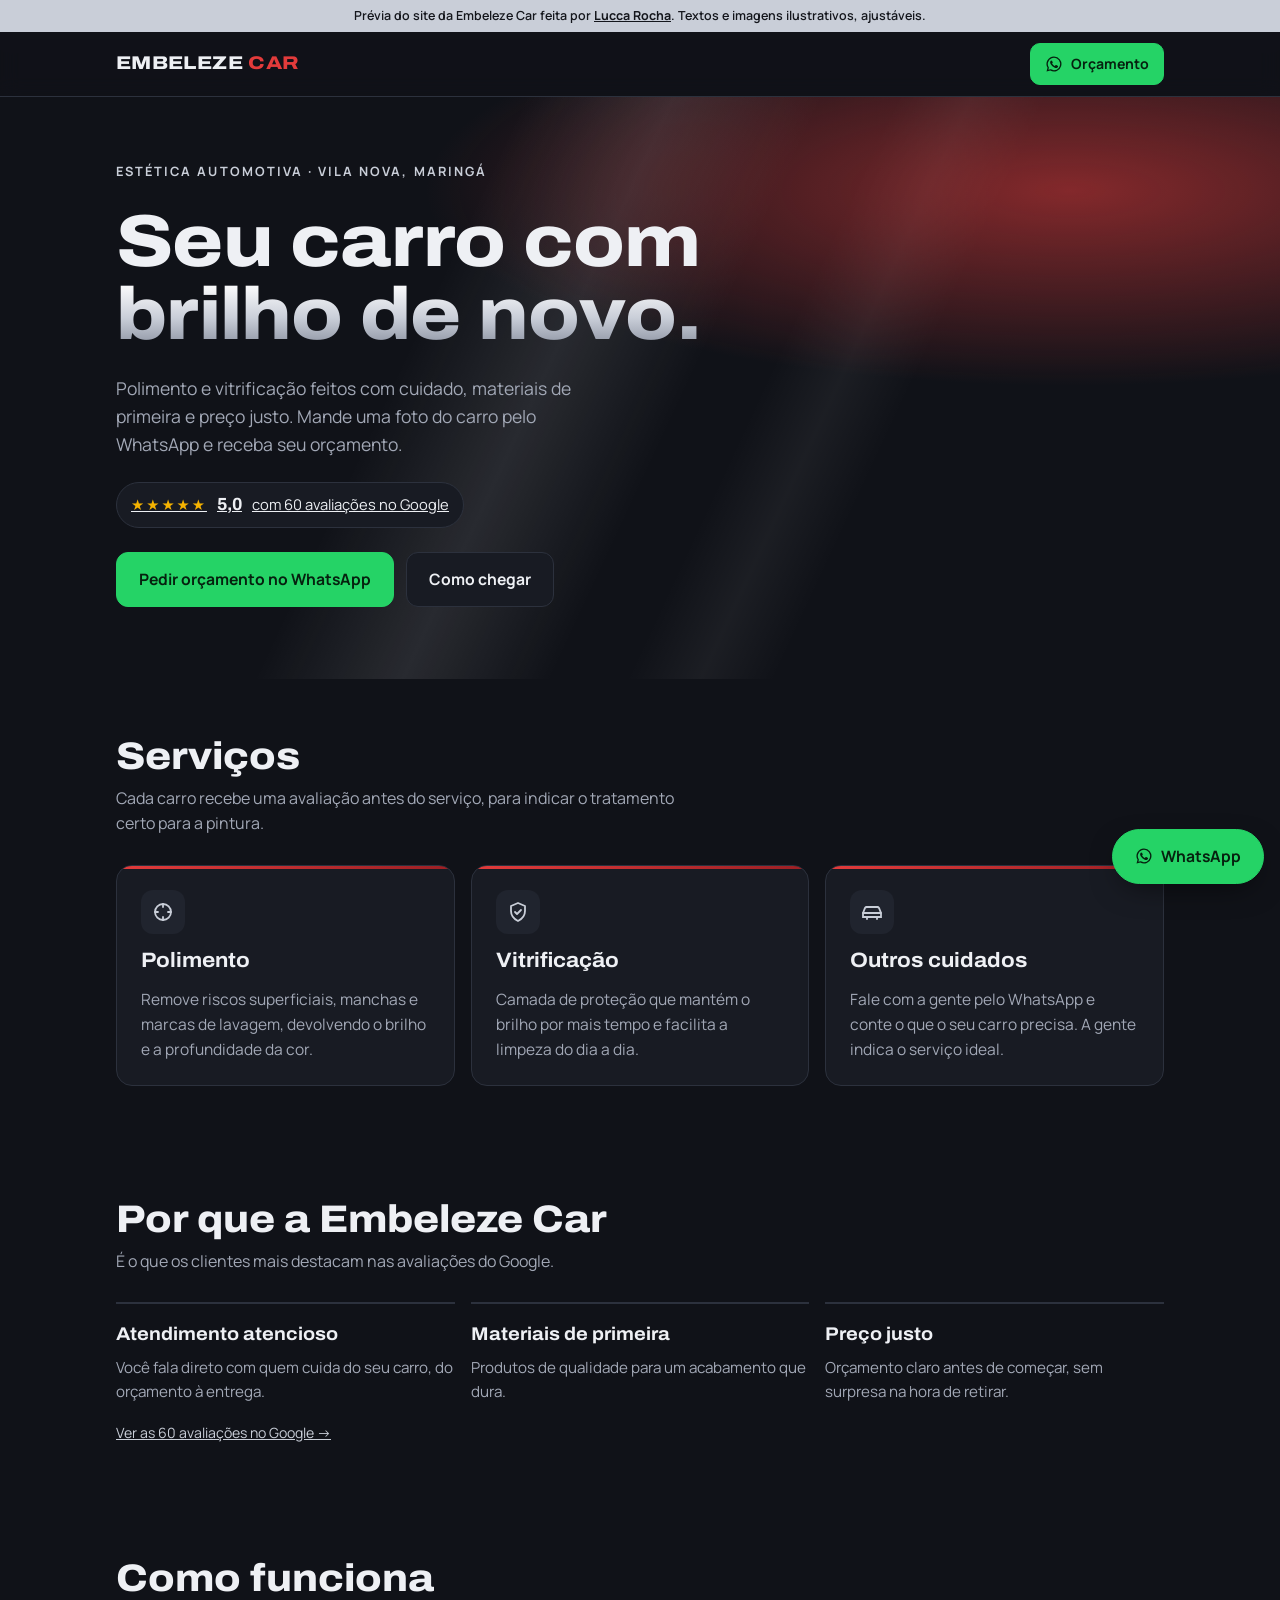
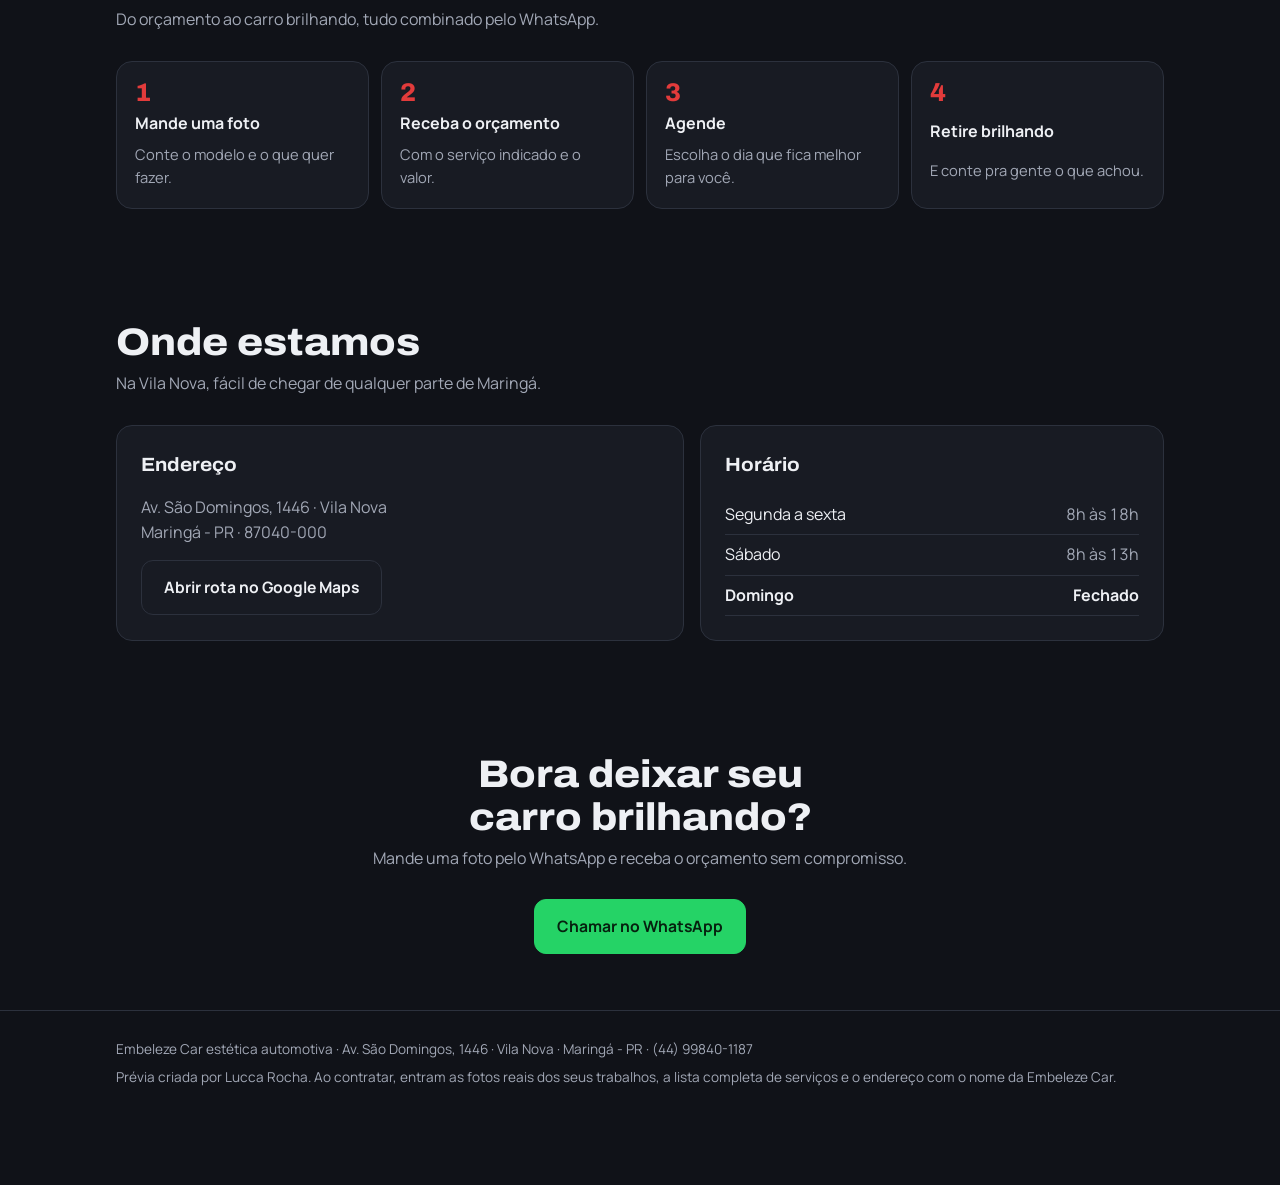
==== previa/embeleze-car/index.html @ 5d57f6f9 "Prévia do site da Embeleze Car (noindex)" ====
<!doctype html>
<html lang="pt-BR">
<head>
  <meta charset="utf-8">
  <meta name="viewport" content="width=device-width, initial-scale=1, viewport-fit=cover">
  <title>Embeleze Car · Estética automotiva em Maringá (prévia)</title>
  <meta name="robots" content="noindex, nofollow">
  <meta name="description" content="Prévia do site da Embeleze Car, estética automotiva na Vila Nova, em Maringá.">
  <meta name="theme-color" content="#101218">
  <link rel="preconnect" href="https://fonts.googleapis.com">
  <link rel="preconnect" href="https://fonts.gstatic.com" crossorigin>
  <link rel="stylesheet" href="https://fonts.googleapis.com/css2?family=Archivo:wdth,wght@100..125,500..800&family=Manrope:wght@400;500;600;700&display=swap">
  <link rel="icon" href="data:image/svg+xml,%3Csvg xmlns='http://www.w3.org/2000/svg' viewBox='0 0 64 64'%3E%3Crect width='64' height='64' rx='14' fill='%23101218'/%3E%3Ctext x='32' y='44' font-family='sans-serif' font-size='32' font-weight='800' text-anchor='middle' fill='%23e23b3b'%3EE%3C/text%3E%3C/svg%3E">
  <style>
    /* layout: faixa de prévia, cabeçalho fixo, hero com reflexo de pintura, serviços, diferenciais, horário e endereço; uma coluna no celular */
    :root {
      --bg: #101218;          /* grafite de pintura */
      --surface: #181b23;
      --surface-2: #20242e;
      --line: #2c313d;
      --text: #eef0f4;
      --muted: #a2a8b6;
      --red: #e23b3b;         /* vermelho de verniz */
      --red-deep: #9c1f24;
      --chrome: #c9ced8;
      --wa: #25d366;
      --f-display: "Archivo", "Arial Narrow", system-ui, sans-serif;
      --f-body: "Manrope", system-ui, -apple-system, "Segoe UI", sans-serif;
      --r: 16px;
      color-scheme: dark;
    }
    * { box-sizing: border-box; margin: 0; }
    html { scroll-behavior: smooth; }
    body { background: var(--bg); color: var(--text); font-family: var(--f-body); font-size: 16px; line-height: 1.6; -webkit-font-smoothing: antialiased; }
    a { color: inherit; }
    img, svg { max-width: 100%; }
    :focus-visible { outline: 2px solid var(--red); outline-offset: 3px; border-radius: 6px; }
    .wrap { width: min(1080px, 100%); margin-inline: auto; padding-left: max(16px, env(safe-area-inset-left, 0px)); padding-right: max(16px, env(safe-area-inset-right, 0px)); }

    .previa { background: var(--chrome); color: #14161c; font-size: 0.78rem; font-weight: 600; text-align: center; padding: 6px 16px; }
    .previa a { font-weight: 700; }

    header { position: sticky; top: 0; z-index: 10; background: color-mix(in srgb, var(--bg) 88%, transparent); backdrop-filter: blur(10px); border-bottom: 1px solid var(--line); }
    header .wrap { display: flex; align-items: center; justify-content: space-between; height: 64px; gap: 12px; }
    .logo { font-family: var(--f-display); font-stretch: 120%; font-weight: 800; font-size: 1.15rem; letter-spacing: 0.02em; text-transform: uppercase; text-decoration: none; }
    .logo span { color: var(--red); }

    .btn { display: inline-flex; align-items: center; justify-content: center; gap: 8px; text-decoration: none; font-weight: 700; font-size: 0.98rem; padding: 14px 22px; border-radius: 12px; border: 1px solid var(--line); background: var(--surface); transition: transform .15s, border-color .2s; }
    .btn:hover { transform: translateY(-2px); border-color: var(--chrome); }
    .btn.wa { background: var(--wa); border-color: var(--wa); color: #06210f; }
    .btn.sm { padding: 9px 14px; font-size: 0.88rem; border-radius: 10px; }
    .btn svg { width: 18px; height: 18px; flex: none; }

    /* hero: reflexo de pintura polida */
    .hero { position: relative; overflow: hidden; padding: 64px 0 72px; }
    .hero::before { content: ""; position: absolute; inset: -20% -10% auto; height: 120%;
      background:
        radial-gradient(60% 40% at 78% 30%, color-mix(in srgb, var(--red) 55%, transparent), transparent 70%),
        linear-gradient(115deg, transparent 38%, rgba(255,255,255,.10) 46%, transparent 54%),
        linear-gradient(115deg, transparent 58%, rgba(255,255,255,.05) 62%, transparent 66%);
      pointer-events: none; }
    .hero .wrap { position: relative; display: grid; gap: 24px; }
    .eyebrow { font-size: 0.8rem; letter-spacing: 0.16em; text-transform: uppercase; color: var(--chrome); font-weight: 700; }
    h1 { font-family: var(--f-display); font-stretch: 112%; font-weight: 800; font-size: clamp(2.5rem, 8vw, 4.6rem); line-height: 0.98; letter-spacing: -0.01em; text-wrap: balance; max-width: 14ch; }
    h1 em { font-style: normal; background: linear-gradient(180deg, #fff 10%, var(--chrome) 55%, #7d8494 100%); -webkit-background-clip: text; background-clip: text; color: transparent; }
    .lead { color: var(--muted); font-size: 1.1rem; max-width: 46ch; }
    .nota { display: inline-flex; align-items: center; gap: 10px; background: var(--surface); border: 1px solid var(--line); border-radius: 999px; padding: 8px 14px; font-size: 0.92rem; width: fit-content; }
    .nota b { font-family: var(--f-display); font-size: 1.1rem; }
    .estrelas { color: #f5b301; letter-spacing: 2px; }
    .cta { display: flex; flex-wrap: wrap; gap: 12px; }

    section { padding: 56px 0; }
    h2 { font-family: var(--f-display); font-stretch: 110%; font-weight: 800; font-size: clamp(1.7rem, 4.5vw, 2.4rem); line-height: 1.1; text-wrap: balance; margin-bottom: 8px; }
    .sub { color: var(--muted); max-width: 56ch; margin-bottom: 28px; }

    .servicos { display: grid; grid-template-columns: repeat(3, 1fr); gap: 16px; }
    .servico { background: var(--surface); border: 1px solid var(--line); border-radius: var(--r); padding: 24px; display: grid; gap: 10px; align-content: start; position: relative; overflow: hidden; }
    .servico::after { content: ""; position: absolute; left: 0; right: 0; top: 0; height: 3px; background: linear-gradient(90deg, var(--red), var(--red-deep)); }
    .servico h3 { font-family: var(--f-display); font-stretch: 108%; font-size: 1.3rem; }
    .servico p { color: var(--muted); font-size: 0.97rem; }
    .servico .icone { width: 44px; height: 44px; border-radius: 12px; background: var(--surface-2); display: grid; place-items: center; color: var(--chrome); }
    .servico .icone svg { width: 24px; height: 24px; }

    .porque { display: grid; grid-template-columns: repeat(3, 1fr); gap: 16px; }
    .item { border-top: 2px solid var(--line); padding-top: 16px; display: grid; gap: 6px; }
    .item b { font-family: var(--f-display); font-stretch: 108%; font-size: 1.15rem; }
    .item span { color: var(--muted); font-size: 0.95rem; }
    .fonte { margin-top: 18px; font-size: 0.88rem; color: var(--muted); }
    .fonte a { color: var(--chrome); }

    .passos { list-style: none; padding: 0; display: grid; grid-template-columns: repeat(4, 1fr); gap: 12px; counter-reset: p; }
    .passos li { counter-increment: p; background: var(--surface); border: 1px solid var(--line); border-radius: var(--r); padding: 18px; display: grid; gap: 6px; }
    .passos li::before { content: counter(p); font-family: var(--f-display); font-weight: 800; font-size: 1.6rem; color: var(--red); line-height: 1; }
    .passos b { font-size: 1rem; }
    .passos span { color: var(--muted); font-size: 0.92rem; }

    .local { display: grid; grid-template-columns: 1.1fr 0.9fr; gap: 16px; }
    .card { background: var(--surface); border: 1px solid var(--line); border-radius: var(--r); padding: 24px; display: grid; gap: 14px; align-content: start; }
    .card h3 { font-family: var(--f-display); font-stretch: 108%; font-size: 1.2rem; }
    .horas { width: 100%; border-collapse: collapse; font-variant-numeric: tabular-nums; }
    .horas td { padding: 7px 0; border-bottom: 1px solid var(--line); }
    .horas td:last-child { text-align: right; color: var(--muted); }
    .horas tr.hoje td { color: var(--text); font-weight: 700; }
    .end { color: var(--muted); }

    .final { text-align: center; }
    .final .cta { justify-content: center; }
    .final h2 { max-width: 20ch; margin-inline: auto; }

    footer { border-top: 1px solid var(--line); padding: 28px 0 96px; color: var(--muted); font-size: 0.85rem; }
    footer .wrap { display: grid; gap: 6px; }

    .flutuante { position: fixed; right: max(16px, env(safe-area-inset-right, 0px)); bottom: calc(16px + env(safe-area-inset-bottom, 0px)); z-index: 20; border-radius: 999px; box-shadow: 0 10px 30px -10px rgba(0,0,0,.6); }

    @media (max-width: 820px) {
      .servicos, .porque, .local { grid-template-columns: 1fr; }
      .passos { grid-template-columns: 1fr 1fr; }
      .hero { padding: 40px 0 52px; }
      header .btn span { display: none; }
    }
    @media (prefers-reduced-motion: reduce) { html { scroll-behavior: auto; } .btn { transition: none; } }
  </style>
</head>
<body>
  <div class="previa">Prévia do site da Embeleze Car feita por <a href="https://lucskrr.github.io/sites.html?utm_source=previa-embeleze" target="_blank" rel="noopener">Lucca Rocha</a>. Textos e imagens ilustrativos, ajustáveis.</div>

  <header>
    <div class="wrap">
      <a class="logo" href="#topo">Embeleze <span>Car</span></a>
      <a class="btn wa sm" href="https://wa.me/5544998401187?text=Ol%C3%A1!%20Vi%20o%20site%20da%20Embeleze%20Car%20e%20quero%20um%20or%C3%A7amento." target="_blank" rel="noopener">
        <svg viewBox="0 0 24 24" fill="currentColor" aria-hidden="true"><path d="M12 2a10 10 0 0 0-8.6 15.1L2 22l5-1.3A10 10 0 1 0 12 2Zm0 18.2a8.2 8.2 0 0 1-4.2-1.1l-.3-.2-3 .8.8-2.9-.2-.3A8.2 8.2 0 1 1 12 20.2Zm4.5-6.1c-.2-.1-1.5-.7-1.7-.8s-.4-.1-.6.1-.7.8-.8 1-.3.2-.5.1a6.7 6.7 0 0 1-3.3-2.9c-.2-.4.2-.4.7-1.3a.5.5 0 0 0 0-.5c-.1-.1-.6-1.4-.8-1.9s-.4-.4-.6-.4h-.5a1 1 0 0 0-.7.3 3 3 0 0 0-.9 2.2 5.2 5.2 0 0 0 1.1 2.7 11.8 11.8 0 0 0 4.5 4c1.7.7 2.3.8 3.2.6a2.6 2.6 0 0 0 1.7-1.2 2.1 2.1 0 0 0 .1-1.2c0-.1-.2-.2-.4-.3Z"/></svg>
        <span>Orçamento</span>
      </a>
    </div>
  </header>

  <main id="topo">
    <div class="hero">
      <div class="wrap">
        <span class="eyebrow">Estética automotiva · Vila Nova, Maringá</span>
        <h1>Seu carro com <em>brilho de novo.</em></h1>
        <p class="lead">Polimento e vitrificação feitos com cuidado, materiais de primeira e preço justo. Mande uma foto do carro pelo WhatsApp e receba seu orçamento.</p>
        <a class="nota" href="https://www.google.com/maps/search/?api=1&query=Embeleze%20Car%20est%C3%A9tica%20automotiva%20Maring%C3%A1" target="_blank" rel="noopener">
          <span class="estrelas" aria-hidden="true">★★★★★</span><b>5,0</b> com 60 avaliações no Google
        </a>
        <div class="cta">
          <a class="btn wa" href="https://wa.me/5544998401187?text=Ol%C3%A1!%20Vi%20o%20site%20da%20Embeleze%20Car%20e%20quero%20um%20or%C3%A7amento." target="_blank" rel="noopener">Pedir orçamento no WhatsApp</a>
          <a class="btn" href="#onde">Como chegar</a>
        </div>
      </div>
    </div>

    <section id="servicos">
      <div class="wrap">
        <h2>Serviços</h2>
        <p class="sub">Cada carro recebe uma avaliação antes do serviço, para indicar o tratamento certo para a pintura.</p>
        <div class="servicos">
          <article class="servico">
            <div class="icone"><svg viewBox="0 0 24 24" fill="none" stroke="currentColor" stroke-width="1.8" stroke-linecap="round" aria-hidden="true"><circle cx="12" cy="12" r="8"/><path d="M12 4v3M12 17v3M4 12h3M17 12h3"/></svg></div>
            <h3>Polimento</h3>
            <p>Remove riscos superficiais, manchas e marcas de lavagem, devolvendo o brilho e a profundidade da cor.</p>
          </article>
          <article class="servico">
            <div class="icone"><svg viewBox="0 0 24 24" fill="none" stroke="currentColor" stroke-width="1.8" stroke-linecap="round" stroke-linejoin="round" aria-hidden="true"><path d="M12 3l7 3v5c0 5-3 8-7 10-4-2-7-5-7-10V6l7-3Z"/><path d="M9 12l2 2 4-4"/></svg></div>
            <h3>Vitrificação</h3>
            <p>Camada de proteção que mantém o brilho por mais tempo e facilita a limpeza do dia a dia.</p>
          </article>
          <article class="servico">
            <div class="icone"><svg viewBox="0 0 24 24" fill="none" stroke="currentColor" stroke-width="1.8" stroke-linecap="round" aria-hidden="true"><path d="M3 13l2-5a2 2 0 0 1 2-1h10a2 2 0 0 1 2 1l2 5v4H3v-4Z"/><path d="M3 13h18M7 17v2M17 17v2"/></svg></div>
            <h3>Outros cuidados</h3>
            <p>Fale com a gente pelo WhatsApp e conte o que o seu carro precisa. A gente indica o serviço ideal.</p>
          </article>
        </div>
      </div>
    </section>

    <section>
      <div class="wrap">
        <h2>Por que a Embeleze Car</h2>
        <p class="sub">É o que os clientes mais destacam nas avaliações do Google.</p>
        <div class="porque">
          <div class="item"><b>Atendimento atencioso</b><span>Você fala direto com quem cuida do seu carro, do orçamento à entrega.</span></div>
          <div class="item"><b>Materiais de primeira</b><span>Produtos de qualidade para um acabamento que dura.</span></div>
          <div class="item"><b>Preço justo</b><span>Orçamento claro antes de começar, sem surpresa na hora de retirar.</span></div>
        </div>
        <p class="fonte"><a href="https://www.google.com/maps/search/?api=1&query=Embeleze%20Car%20est%C3%A9tica%20automotiva%20Maring%C3%A1" target="_blank" rel="noopener">Ver as 60 avaliações no Google →</a></p>
      </div>
    </section>

    <section>
      <div class="wrap">
        <h2>Como funciona</h2>
        <p class="sub">Do orçamento ao carro brilhando, tudo combinado pelo WhatsApp.</p>
        <ol class="passos">
          <li><b>Mande uma foto</b><span>Conte o modelo e o que quer fazer.</span></li>
          <li><b>Receba o orçamento</b><span>Com o serviço indicado e o valor.</span></li>
          <li><b>Agende</b><span>Escolha o dia que fica melhor para você.</span></li>
          <li><b>Retire brilhando</b><span>E conte pra gente o que achou.</span></li>
        </ol>
      </div>
    </section>

    <section id="onde">
      <div class="wrap">
        <h2>Onde estamos</h2>
        <p class="sub">Na Vila Nova, fácil de chegar de qualquer parte de Maringá.</p>
        <div class="local">
          <div class="card">
            <h3>Endereço</h3>
            <p class="end">Av. São Domingos, 1446 · Vila Nova<br>Maringá - PR · 87040-000</p>
            <div class="cta">
              <a class="btn" href="https://www.google.com/maps/dir/?api=1&destination=Embeleze%20Car%20est%C3%A9tica%20automotiva%2C%20Av.%20S%C3%A3o%20Domingos%2C%201446%2C%20Maring%C3%A1" target="_blank" rel="noopener">Abrir rota no Google Maps</a>
            </div>
          </div>
          <div class="card">
            <h3>Horário</h3>
            <table class="horas" id="horas">
              <tr data-d="1"><td>Segunda a sexta</td><td>8h às 18h</td></tr>
              <tr data-d="6"><td>Sábado</td><td>8h às 13h</td></tr>
              <tr data-d="0"><td>Domingo</td><td>Fechado</td></tr>
            </table>
          </div>
        </div>
      </div>
    </section>

    <section class="final">
      <div class="wrap">
        <h2>Bora deixar seu carro brilhando?</h2>
        <p class="sub" style="margin-inline:auto">Mande uma foto pelo WhatsApp e receba o orçamento sem compromisso.</p>
        <div class="cta">
          <a class="btn wa" href="https://wa.me/5544998401187?text=Ol%C3%A1!%20Vi%20o%20site%20da%20Embeleze%20Car%20e%20quero%20um%20or%C3%A7amento." target="_blank" rel="noopener">Chamar no WhatsApp</a>
        </div>
      </div>
    </section>
  </main>

  <footer>
    <div class="wrap">
      <span>Embeleze Car estética automotiva · Av. São Domingos, 1446 · Vila Nova · Maringá - PR · (44) 99840-1187</span>
      <span>Prévia criada por Lucca Rocha. Ao contratar, entram as fotos reais dos seus trabalhos, a lista completa de serviços e o endereço com o nome da Embeleze Car.</span>
    </div>
  </footer>

  <a class="btn wa flutuante" href="https://wa.me/5544998401187?text=Ol%C3%A1!%20Vi%20o%20site%20da%20Embeleze%20Car%20e%20quero%20um%20or%C3%A7amento." target="_blank" rel="noopener" aria-label="Chamar a Embeleze Car no WhatsApp">
    <svg viewBox="0 0 24 24" fill="currentColor" aria-hidden="true"><path d="M12 2a10 10 0 0 0-8.6 15.1L2 22l5-1.3A10 10 0 1 0 12 2Zm0 18.2a8.2 8.2 0 0 1-4.2-1.1l-.3-.2-3 .8.8-2.9-.2-.3A8.2 8.2 0 1 1 12 20.2Zm4.5-6.1c-.2-.1-1.5-.7-1.7-.8s-.4-.1-.6.1-.7.8-.8 1-.3.2-.5.1a6.7 6.7 0 0 1-3.3-2.9c-.2-.4.2-.4.7-1.3a.5.5 0 0 0 0-.5c-.1-.1-.6-1.4-.8-1.9s-.4-.4-.6-.4h-.5a1 1 0 0 0-.7.3 3 3 0 0 0-.9 2.2 5.2 5.2 0 0 0 1.1 2.7 11.8 11.8 0 0 0 4.5 4c1.7.7 2.3.8 3.2.6a2.6 2.6 0 0 0 1.7-1.2 2.1 2.1 0 0 0 .1-1.2c0-.1-.2-.2-.4-.3Z"/></svg>
    WhatsApp
  </a>

  <script>
    // destaca a linha de horário de hoje
    var d = new Date().getDay();
    var alvo = d >= 1 && d <= 5 ? "1" : String(d);
    var tr = document.querySelector('#horas tr[data-d="' + alvo + '"]');
    if (tr) tr.className = "hoje";
  </script>
</body>
</html>
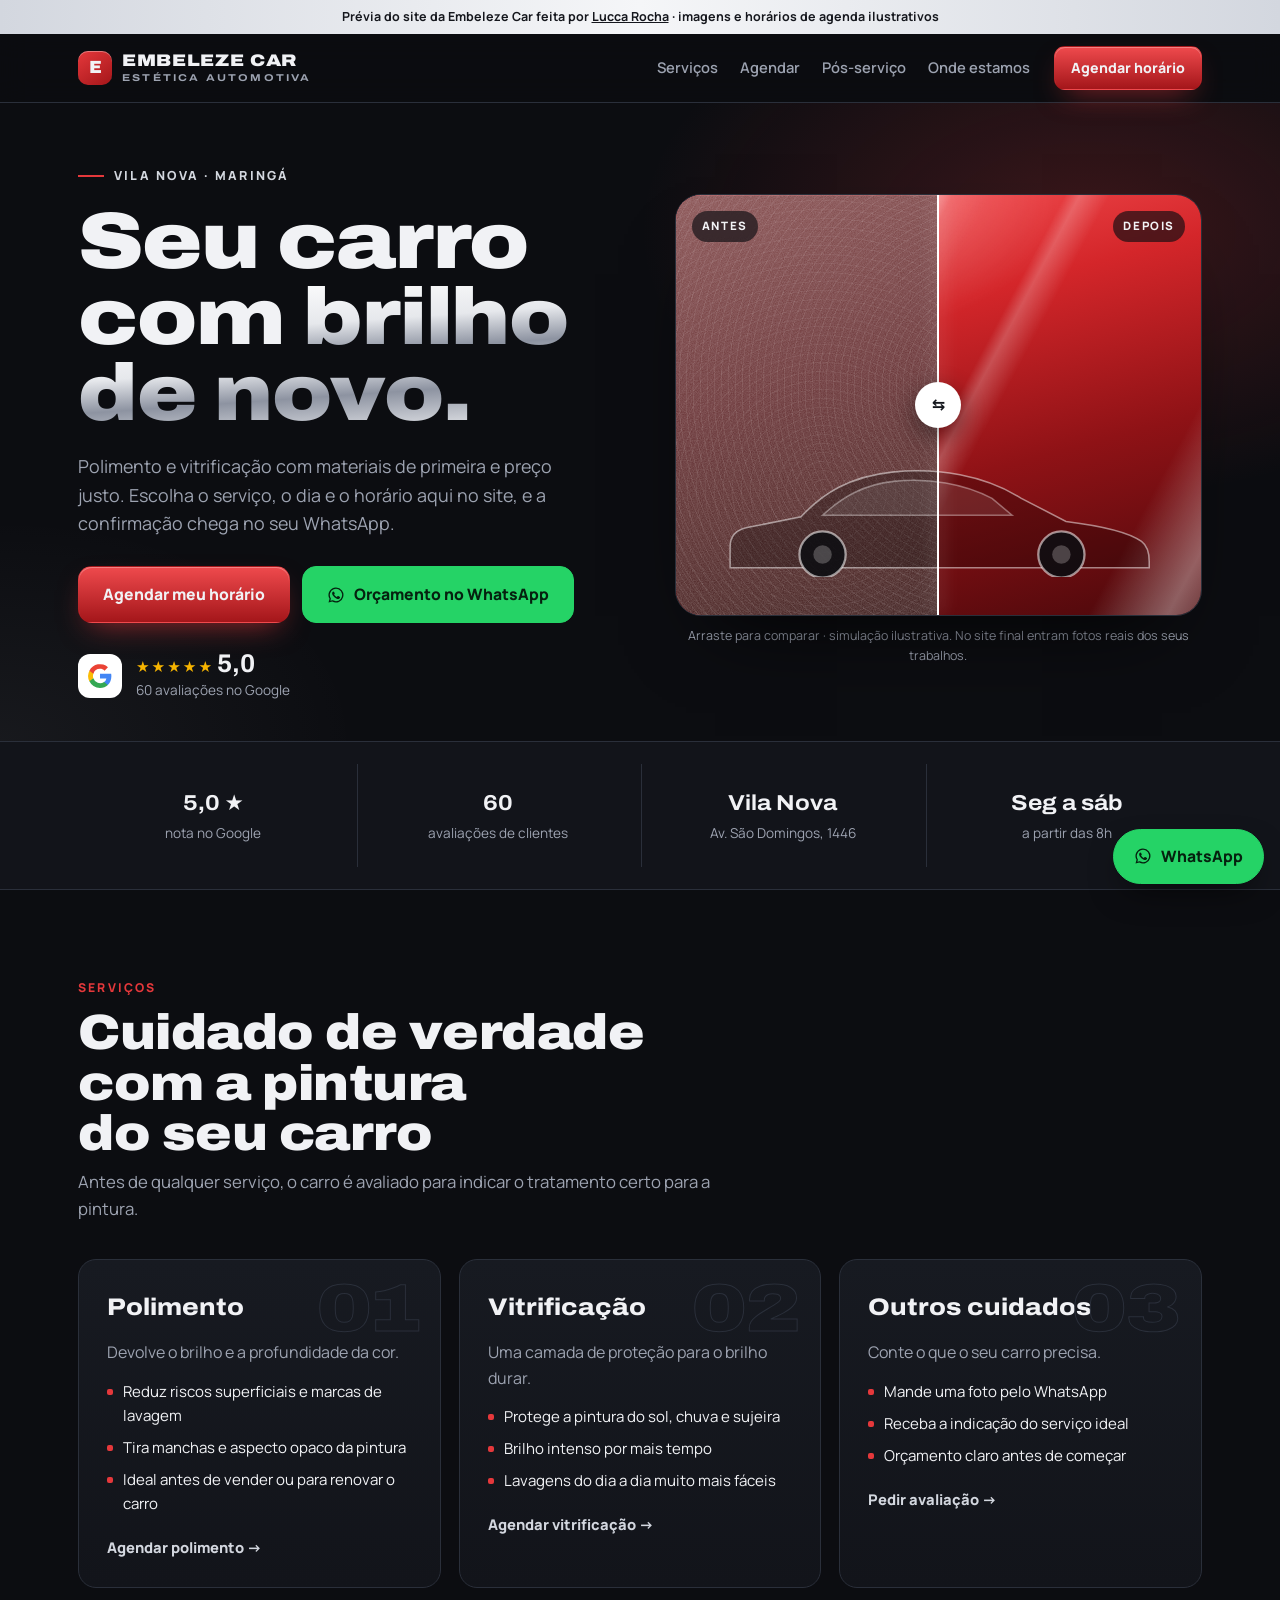
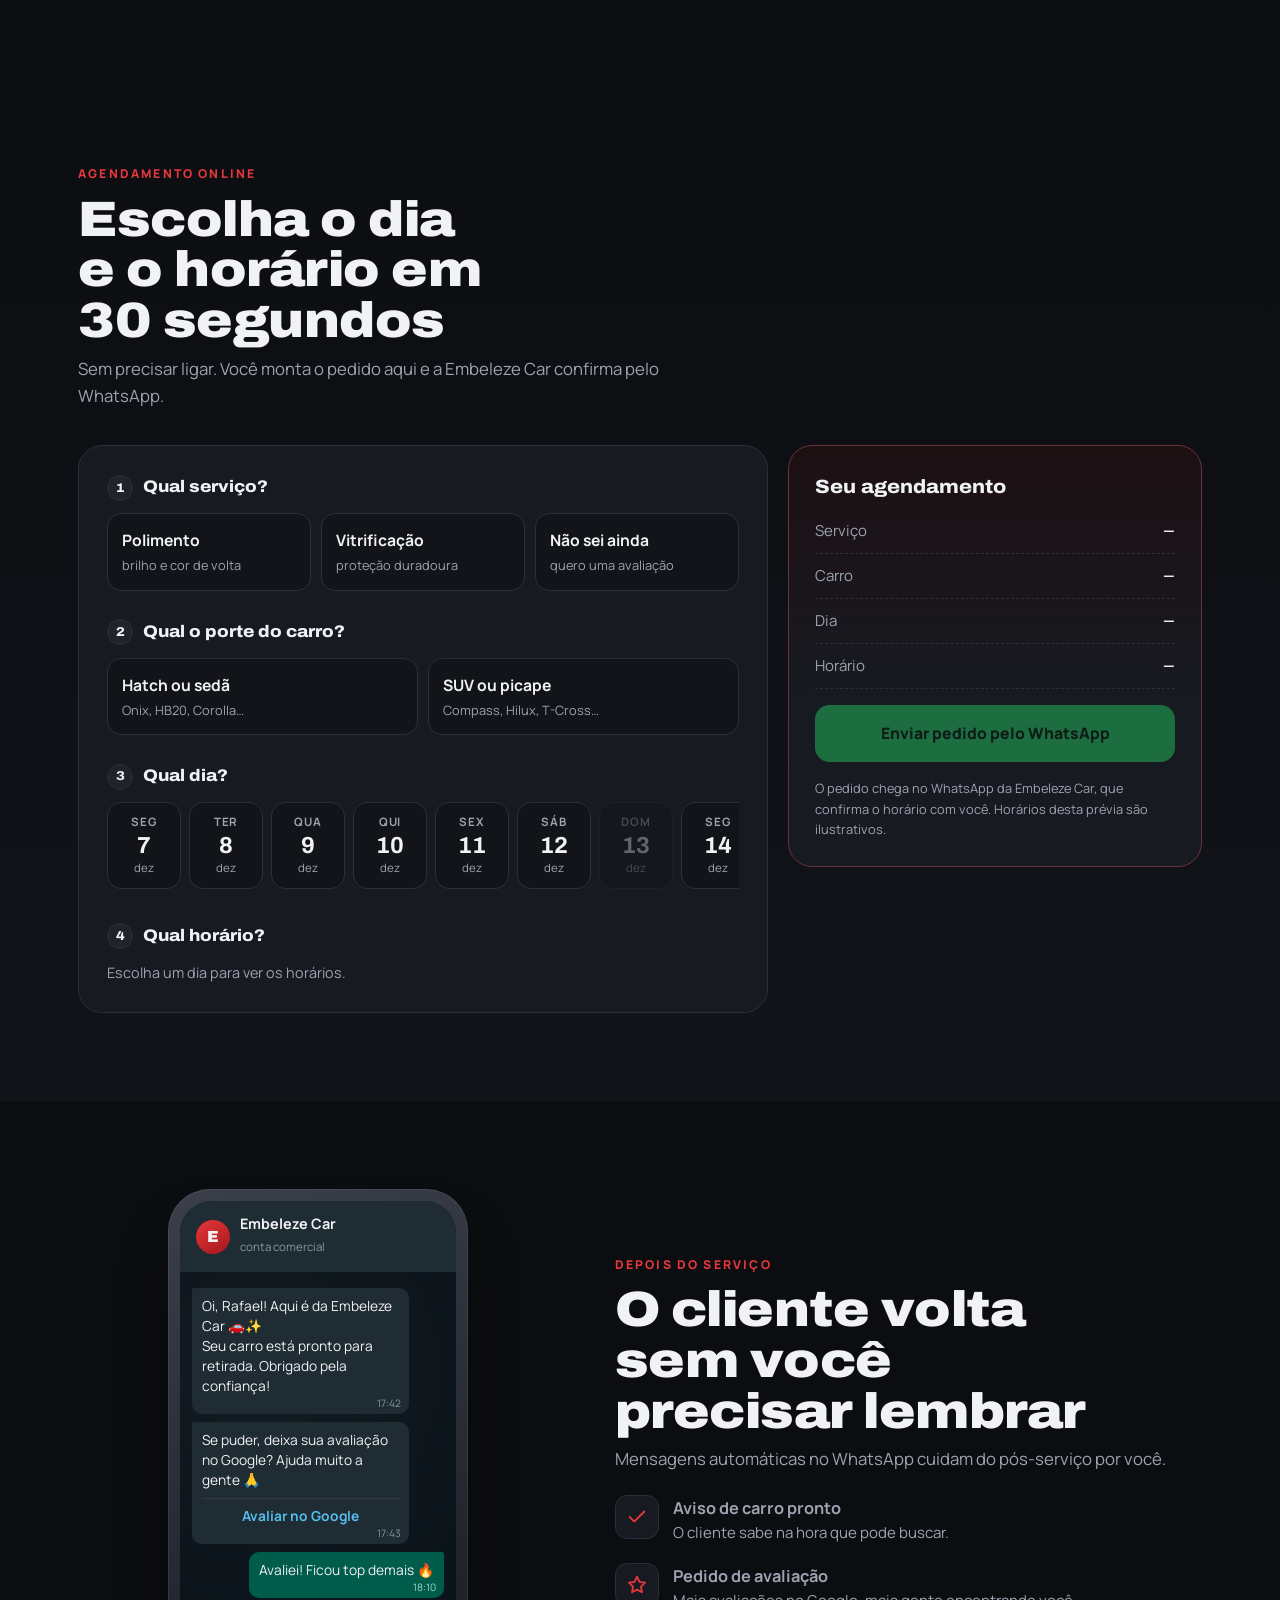
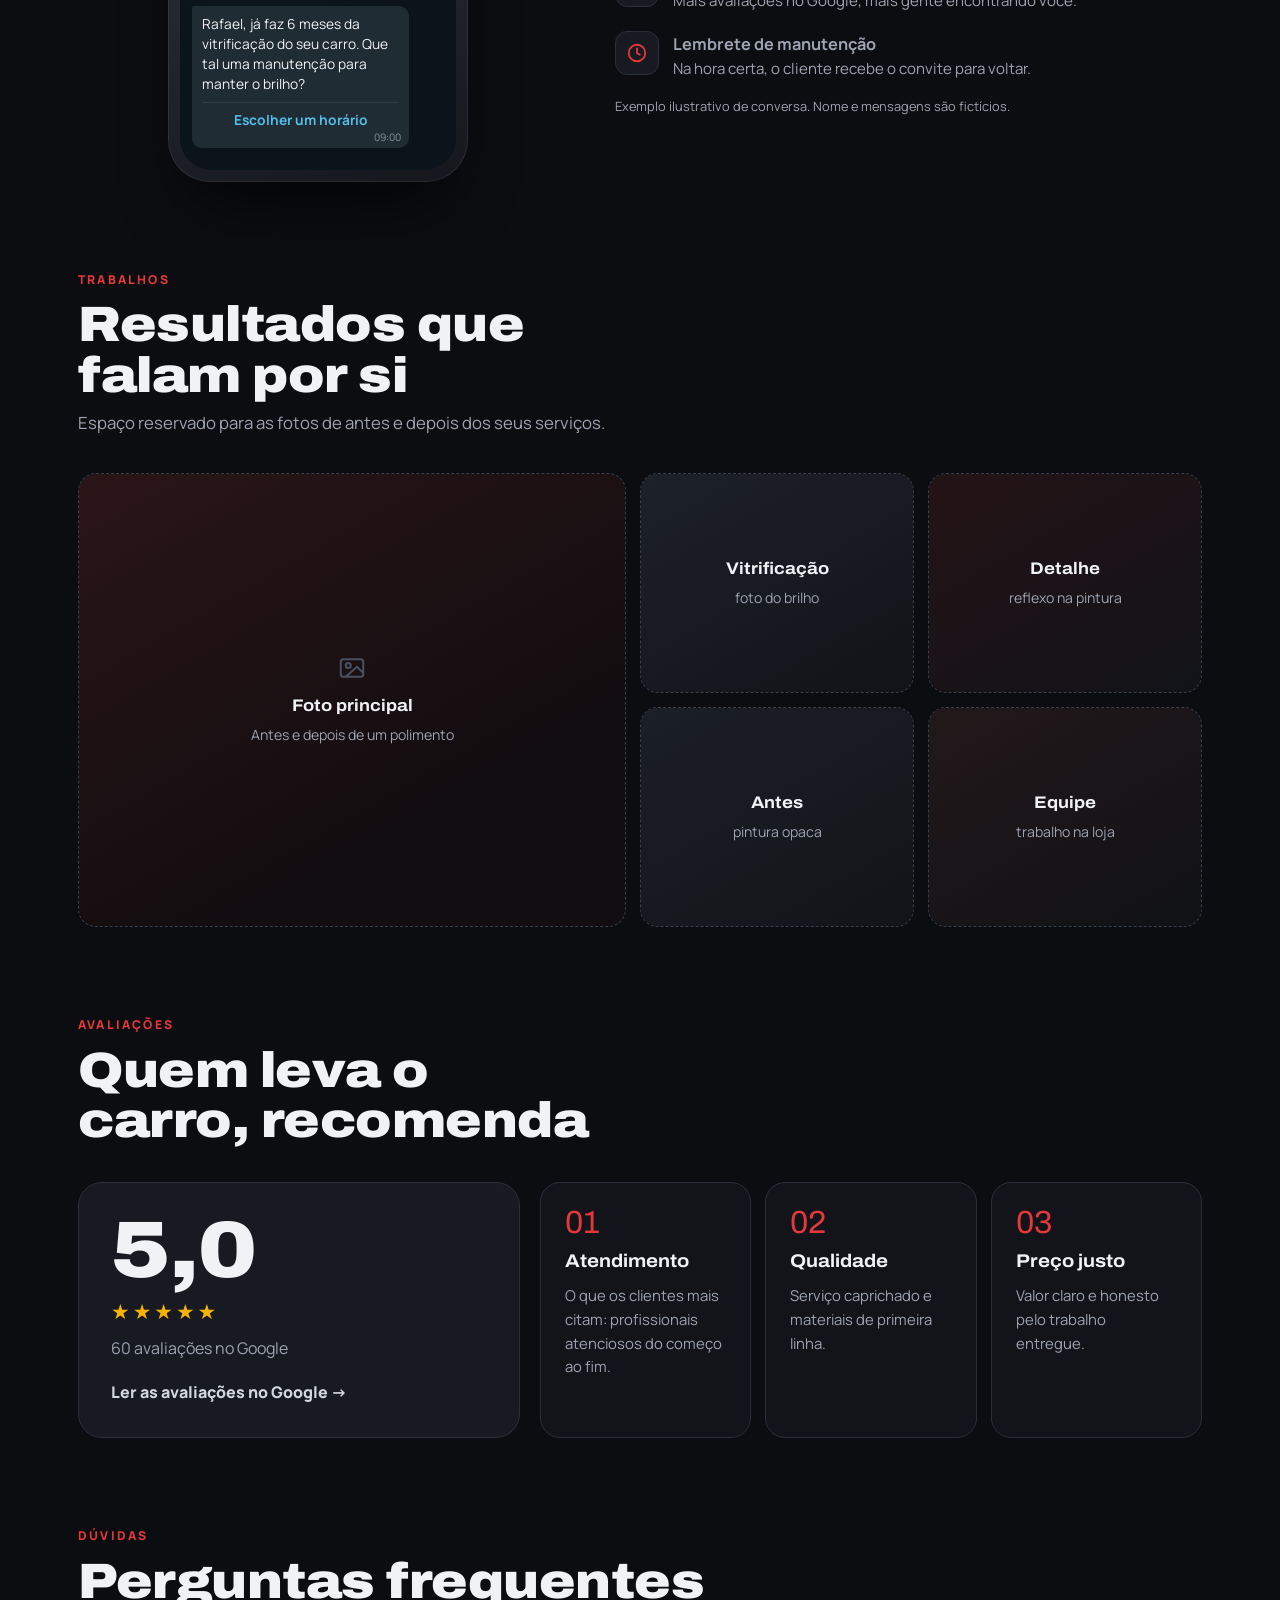
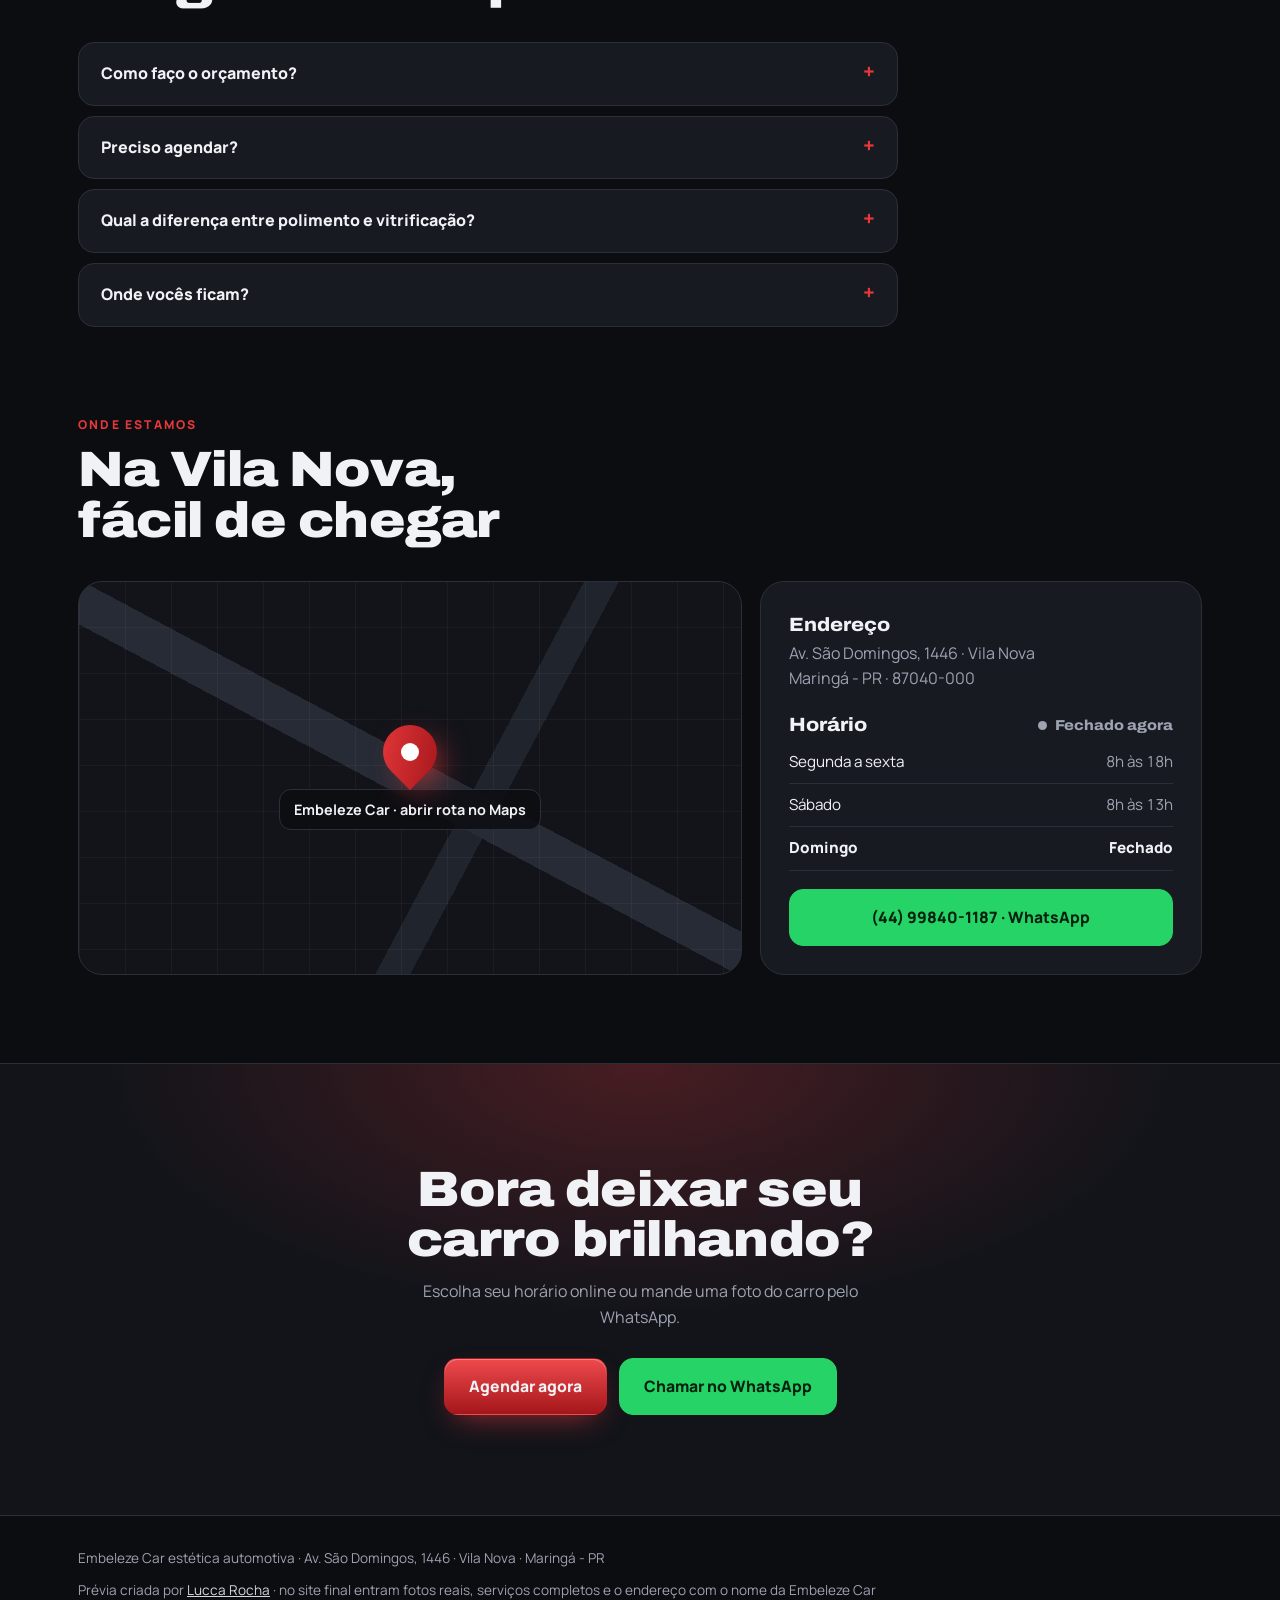
==== commit 65e479eb: "Prévia da Embeleze Car: antes e depois, agendamento online e pós-serviço" ====
--- a/previa/embeleze-car/index.html
+++ b/previa/embeleze-car/index.html
@@ -5,254 +5,704 @@
   <meta name="viewport" content="width=device-width, initial-scale=1, viewport-fit=cover">
   <title>Embeleze Car · Estética automotiva em Maringá (prévia)</title>
   <meta name="robots" content="noindex, nofollow">
-  <meta name="description" content="Prévia do site da Embeleze Car, estética automotiva na Vila Nova, em Maringá.">
-  <meta name="theme-color" content="#101218">
+  <meta name="description" content="Prévia do site da Embeleze Car, estética automotiva na Vila Nova, em Maringá: polimento, vitrificação e agendamento online.">
+  <meta name="theme-color" content="#0c0d11">
   <link rel="preconnect" href="https://fonts.googleapis.com">
   <link rel="preconnect" href="https://fonts.gstatic.com" crossorigin>
-  <link rel="stylesheet" href="https://fonts.googleapis.com/css2?family=Archivo:wdth,wght@100..125,500..800&family=Manrope:wght@400;500;600;700&display=swap">
-  <link rel="icon" href="data:image/svg+xml,%3Csvg xmlns='http://www.w3.org/2000/svg' viewBox='0 0 64 64'%3E%3Crect width='64' height='64' rx='14' fill='%23101218'/%3E%3Ctext x='32' y='44' font-family='sans-serif' font-size='32' font-weight='800' text-anchor='middle' fill='%23e23b3b'%3EE%3C/text%3E%3C/svg%3E">
+  <link rel="stylesheet" href="https://fonts.googleapis.com/css2?family=Archivo:wdth,wght@100..125,400..900&family=Manrope:wght@400;500;600;700;800&display=swap">
+  <link rel="icon" href="data:image/svg+xml,%3Csvg xmlns='http://www.w3.org/2000/svg' viewBox='0 0 64 64'%3E%3Crect width='64' height='64' rx='14' fill='%230c0d11'/%3E%3Ctext x='32' y='44' font-family='sans-serif' font-size='32' font-weight='900' text-anchor='middle' fill='%23e5383b'%3EE%3C/text%3E%3C/svg%3E">
   <style>
-    /* layout: faixa de prévia, cabeçalho fixo, hero com reflexo de pintura, serviços, diferenciais, horário e endereço; uma coluna no celular */
+    /* layout: estúdio de detalhamento à noite. Hero dividido (texto + painel de pintura com antes/depois), faixa de confiança,
+       serviços, agendamento em etapas, lembrete automático no celular, galeria, avaliações, perguntas, local e horário. */
     :root {
-      --bg: #101218;          /* grafite de pintura */
-      --surface: #181b23;
-      --surface-2: #20242e;
-      --line: #2c313d;
-      --text: #eef0f4;
-      --muted: #a2a8b6;
-      --red: #e23b3b;         /* vermelho de verniz */
-      --red-deep: #9c1f24;
-      --chrome: #c9ced8;
+      --bg: #0c0d11;           /* grafite de estúdio */
+      --bg-2: #12141a;
+      --surface: #171a21;
+      --surface-2: #1f232c;
+      --line: #2a2f3a;
+      --text: #f1f2f5;
+      --muted: #9da3b1;
+      --red: #e5383b;          /* vermelho verniz */
+      --red-2: #a4161a;
+      --chrome: #d3d7df;
+      --ok: #2fd27a;
       --wa: #25d366;
       --f-display: "Archivo", "Arial Narrow", system-ui, sans-serif;
       --f-body: "Manrope", system-ui, -apple-system, "Segoe UI", sans-serif;
-      --r: 16px;
+      --r: 18px;
       color-scheme: dark;
     }
-    * { box-sizing: border-box; margin: 0; }
+    * { box-sizing: border-box; margin: 0; padding: 0; }
     html { scroll-behavior: smooth; }
-    body { background: var(--bg); color: var(--text); font-family: var(--f-body); font-size: 16px; line-height: 1.6; -webkit-font-smoothing: antialiased; }
+    body { background: var(--bg); color: var(--text); font-family: var(--f-body); font-size: 16px; line-height: 1.6; -webkit-font-smoothing: antialiased; overflow-x: hidden; }
     a { color: inherit; }
-    img, svg { max-width: 100%; }
-    :focus-visible { outline: 2px solid var(--red); outline-offset: 3px; border-radius: 6px; }
-    .wrap { width: min(1080px, 100%); margin-inline: auto; padding-left: max(16px, env(safe-area-inset-left, 0px)); padding-right: max(16px, env(safe-area-inset-right, 0px)); }
-
-    .previa { background: var(--chrome); color: #14161c; font-size: 0.78rem; font-weight: 600; text-align: center; padding: 6px 16px; }
-    .previa a { font-weight: 700; }
-
-    header { position: sticky; top: 0; z-index: 10; background: color-mix(in srgb, var(--bg) 88%, transparent); backdrop-filter: blur(10px); border-bottom: 1px solid var(--line); }
-    header .wrap { display: flex; align-items: center; justify-content: space-between; height: 64px; gap: 12px; }
-    .logo { font-family: var(--f-display); font-stretch: 120%; font-weight: 800; font-size: 1.15rem; letter-spacing: 0.02em; text-transform: uppercase; text-decoration: none; }
-    .logo span { color: var(--red); }
-
-    .btn { display: inline-flex; align-items: center; justify-content: center; gap: 8px; text-decoration: none; font-weight: 700; font-size: 0.98rem; padding: 14px 22px; border-radius: 12px; border: 1px solid var(--line); background: var(--surface); transition: transform .15s, border-color .2s; }
+    button { font: inherit; color: inherit; cursor: pointer; }
+    img, svg { max-width: 100%; display: block; }
+    :focus-visible { outline: 2px solid var(--red); outline-offset: 3px; border-radius: 8px; }
+    .wrap { width: min(1160px, 100%); margin-inline: auto; padding-left: max(18px, env(safe-area-inset-left, 0px)); padding-right: max(18px, env(safe-area-inset-right, 0px)); }
+
+    /* faixa de prévia */
+    .previa { background: linear-gradient(90deg, #d3d7df, #f5f6f8 50%, #d3d7df); color: #15171d; font-size: 0.78rem; font-weight: 700; text-align: center; padding: 7px 16px; }
+    .previa a { color: #15171d; }
+
+    /* cabeçalho */
+    header { position: sticky; top: 0; z-index: 30; background: color-mix(in srgb, var(--bg) 82%, transparent); backdrop-filter: blur(14px); border-bottom: 1px solid var(--line); }
+    header .wrap { display: flex; align-items: center; gap: 24px; height: 68px; }
+    .logo { display: flex; align-items: center; gap: 10px; text-decoration: none; }
+    .logo i { width: 34px; height: 34px; border-radius: 10px; background: linear-gradient(145deg, var(--red), var(--red-2)); display: grid; place-items: center; font-style: normal; font-family: var(--f-display); font-weight: 900; font-size: 1.1rem; box-shadow: inset 0 1px 0 rgba(255,255,255,.35); }
+    .logo b { font-family: var(--f-display); font-stretch: 120%; font-weight: 900; font-size: 1.05rem; letter-spacing: 0.04em; text-transform: uppercase; line-height: 1; }
+    .logo b small { display: block; font-size: 0.62rem; letter-spacing: 0.22em; color: var(--muted); font-weight: 700; margin-top: 3px; }
+    nav { margin-left: auto; display: flex; gap: 22px; }
+    nav a { text-decoration: none; color: var(--muted); font-size: 0.92rem; font-weight: 600; transition: color .2s; }
+    nav a:hover { color: var(--text); }
+
+    .btn { display: inline-flex; align-items: center; justify-content: center; gap: 9px; text-decoration: none; font-weight: 800; font-size: 0.98rem; padding: 15px 24px; border-radius: 14px; border: 1px solid var(--line); background: var(--surface); transition: transform .15s, border-color .2s, background .2s; white-space: nowrap; }
     .btn:hover { transform: translateY(-2px); border-color: var(--chrome); }
-    .btn.wa { background: var(--wa); border-color: var(--wa); color: #06210f; }
-    .btn.sm { padding: 9px 14px; font-size: 0.88rem; border-radius: 10px; }
+    .btn.red { background: linear-gradient(180deg, #ef4a4d, var(--red-2)); border-color: transparent; box-shadow: 0 12px 30px -12px rgba(229,56,59,.7), inset 0 1px 0 rgba(255,255,255,.3); }
+    .btn.wa { background: var(--wa); border-color: var(--wa); color: #05210f; }
+    .btn.sm { padding: 10px 16px; font-size: 0.88rem; border-radius: 11px; }
     .btn svg { width: 18px; height: 18px; flex: none; }
 
-    /* hero: reflexo de pintura polida */
-    .hero { position: relative; overflow: hidden; padding: 64px 0 72px; }
-    .hero::before { content: ""; position: absolute; inset: -20% -10% auto; height: 120%;
-      background:
-        radial-gradient(60% 40% at 78% 30%, color-mix(in srgb, var(--red) 55%, transparent), transparent 70%),
-        linear-gradient(115deg, transparent 38%, rgba(255,255,255,.10) 46%, transparent 54%),
-        linear-gradient(115deg, transparent 58%, rgba(255,255,255,.05) 62%, transparent 66%);
-      pointer-events: none; }
-    .hero .wrap { position: relative; display: grid; gap: 24px; }
-    .eyebrow { font-size: 0.8rem; letter-spacing: 0.16em; text-transform: uppercase; color: var(--chrome); font-weight: 700; }
-    h1 { font-family: var(--f-display); font-stretch: 112%; font-weight: 800; font-size: clamp(2.5rem, 8vw, 4.6rem); line-height: 0.98; letter-spacing: -0.01em; text-wrap: balance; max-width: 14ch; }
-    h1 em { font-style: normal; background: linear-gradient(180deg, #fff 10%, var(--chrome) 55%, #7d8494 100%); -webkit-background-clip: text; background-clip: text; color: transparent; }
-    .lead { color: var(--muted); font-size: 1.1rem; max-width: 46ch; }
-    .nota { display: inline-flex; align-items: center; gap: 10px; background: var(--surface); border: 1px solid var(--line); border-radius: 999px; padding: 8px 14px; font-size: 0.92rem; width: fit-content; }
-    .nota b { font-family: var(--f-display); font-size: 1.1rem; }
-    .estrelas { color: #f5b301; letter-spacing: 2px; }
-    .cta { display: flex; flex-wrap: wrap; gap: 12px; }
-
-    section { padding: 56px 0; }
-    h2 { font-family: var(--f-display); font-stretch: 110%; font-weight: 800; font-size: clamp(1.7rem, 4.5vw, 2.4rem); line-height: 1.1; text-wrap: balance; margin-bottom: 8px; }
-    .sub { color: var(--muted); max-width: 56ch; margin-bottom: 28px; }
-
-    .servicos { display: grid; grid-template-columns: repeat(3, 1fr); gap: 16px; }
-    .servico { background: var(--surface); border: 1px solid var(--line); border-radius: var(--r); padding: 24px; display: grid; gap: 10px; align-content: start; position: relative; overflow: hidden; }
-    .servico::after { content: ""; position: absolute; left: 0; right: 0; top: 0; height: 3px; background: linear-gradient(90deg, var(--red), var(--red-deep)); }
-    .servico h3 { font-family: var(--f-display); font-stretch: 108%; font-size: 1.3rem; }
-    .servico p { color: var(--muted); font-size: 0.97rem; }
-    .servico .icone { width: 44px; height: 44px; border-radius: 12px; background: var(--surface-2); display: grid; place-items: center; color: var(--chrome); }
-    .servico .icone svg { width: 24px; height: 24px; }
-
-    .porque { display: grid; grid-template-columns: repeat(3, 1fr); gap: 16px; }
-    .item { border-top: 2px solid var(--line); padding-top: 16px; display: grid; gap: 6px; }
-    .item b { font-family: var(--f-display); font-stretch: 108%; font-size: 1.15rem; }
-    .item span { color: var(--muted); font-size: 0.95rem; }
-    .fonte { margin-top: 18px; font-size: 0.88rem; color: var(--muted); }
-    .fonte a { color: var(--chrome); }
-
-    .passos { list-style: none; padding: 0; display: grid; grid-template-columns: repeat(4, 1fr); gap: 12px; counter-reset: p; }
-    .passos li { counter-increment: p; background: var(--surface); border: 1px solid var(--line); border-radius: var(--r); padding: 18px; display: grid; gap: 6px; }
-    .passos li::before { content: counter(p); font-family: var(--f-display); font-weight: 800; font-size: 1.6rem; color: var(--red); line-height: 1; }
-    .passos b { font-size: 1rem; }
-    .passos span { color: var(--muted); font-size: 0.92rem; }
-
-    .local { display: grid; grid-template-columns: 1.1fr 0.9fr; gap: 16px; }
-    .card { background: var(--surface); border: 1px solid var(--line); border-radius: var(--r); padding: 24px; display: grid; gap: 14px; align-content: start; }
-    .card h3 { font-family: var(--f-display); font-stretch: 108%; font-size: 1.2rem; }
-    .horas { width: 100%; border-collapse: collapse; font-variant-numeric: tabular-nums; }
-    .horas td { padding: 7px 0; border-bottom: 1px solid var(--line); }
-    .horas td:last-child { text-align: right; color: var(--muted); }
-    .horas tr.hoje td { color: var(--text); font-weight: 700; }
+    /* hero */
+    .hero { position: relative; padding: 56px 0 40px; overflow: hidden; }
+    .hero::before { content: ""; position: absolute; inset: 0; background:
+        radial-gradient(50% 60% at 85% 20%, rgba(229,56,59,.22), transparent 70%),
+        radial-gradient(40% 50% at 0% 100%, rgba(211,215,223,.06), transparent 70%); pointer-events: none; }
+    .hero .wrap { position: relative; display: grid; grid-template-columns: 1.02fr 0.98fr; gap: 48px; align-items: center; }
+    .eyebrow { display: inline-flex; align-items: center; gap: 10px; font-size: 0.78rem; letter-spacing: 0.18em; text-transform: uppercase; color: var(--chrome); font-weight: 800; }
+    .eyebrow::before { content: ""; width: 26px; height: 2px; background: var(--red); }
+    h1 { font-family: var(--f-display); font-stretch: 115%; font-weight: 900; font-size: clamp(2.7rem, 6.4vw, 5rem); line-height: 0.95; letter-spacing: -0.015em; margin: 18px 0 20px; text-wrap: balance; }
+    h1 em { font-style: normal; background: linear-gradient(176deg, #ffffff 0%, #e6e8ec 38%, #8d93a1 62%, #f3f4f6 100%); -webkit-background-clip: text; background-clip: text; color: transparent; }
+    .lead { color: var(--muted); font-size: 1.12rem; max-width: 44ch; }
+    .cta { display: flex; flex-wrap: wrap; gap: 12px; margin-top: 28px; }
+    .selo { margin-top: 28px; display: flex; align-items: center; gap: 14px; }
+    .selo .g { width: 44px; height: 44px; border-radius: 12px; background: #fff; display: grid; place-items: center; flex: none; }
+    .selo b { font-family: var(--f-display); font-size: 1.6rem; line-height: 1; }
+    .selo .estrelas { color: #f6b400; letter-spacing: 2px; font-size: 0.95rem; }
+    .selo small { display: block; color: var(--muted); font-size: 0.85rem; }
+
+    /* painel de pintura: antes e depois */
+    .painel { position: relative; aspect-ratio: 5 / 4; max-width: 100%; border-radius: 26px; overflow: hidden; border: 1px solid var(--line); box-shadow: 0 40px 80px -40px rgba(0,0,0,.9); user-select: none; touch-action: pan-y; }
+    .camada { position: absolute; inset: 0; }
+    .camada.depois { background:
+        linear-gradient(118deg, transparent 30%, rgba(255,255,255,.55) 33%, rgba(255,255,255,.08) 37%, transparent 42%),
+        linear-gradient(118deg, transparent 52%, rgba(255,255,255,.22) 54%, transparent 58%),
+        radial-gradient(120% 80% at 20% 0%, rgba(255,255,255,.35), transparent 45%),
+        linear-gradient(165deg, #ff5a5d 0%, #d4262a 32%, #8f1216 64%, #4a080b 100%); }
+    .camada.depois::after { content: ""; position: absolute; inset: 0; background: linear-gradient(118deg, transparent 0 40%, rgba(255,255,255,.35) 45%, transparent 50% 100%); background-size: 260% 100%; animation: brilho 5.5s ease-in-out infinite; mix-blend-mode: screen; }
+    @keyframes brilho { 0% { background-position: 120% 0; } 60%, 100% { background-position: -120% 0; } }
+    .camada.antes { background:
+        url("data:image/svg+xml,%3Csvg xmlns='http://www.w3.org/2000/svg' width='220' height='220'%3E%3Cfilter id='n'%3E%3CfeTurbulence type='fractalNoise' baseFrequency='.9' numOctaves='2' stitchTiles='stitch'/%3E%3CfeColorMatrix values='0 0 0 0 1 0 0 0 0 1 0 0 0 0 1 0 0 0 .22 0'/%3E%3C/filter%3E%3Crect width='100%25' height='100%25' filter='url(%23n)'/%3E%3C/svg%3E"),
+        repeating-radial-gradient(circle at 62% 46%, rgba(255,255,255,.07) 0 1px, transparent 1px 7px),
+        repeating-radial-gradient(circle at 28% 70%, rgba(255,255,255,.05) 0 1px, transparent 1px 9px),
+        linear-gradient(165deg, #9a4a4c 0%, #7b2e31 40%, #57201f 75%, #3a1717 100%);
+      filter: saturate(.7); clip-path: inset(0 50% 0 0); }
+    .painel .rotulo { position: absolute; top: 16px; font-size: 0.72rem; font-weight: 800; letter-spacing: 0.14em; text-transform: uppercase; padding: 6px 10px; border-radius: 999px; background: rgba(12,13,17,.65); backdrop-filter: blur(6px); }
+    .painel .rotulo.a { left: 16px; } .painel .rotulo.d { right: 16px; }
+    .painel .carro { position: absolute; left: 6%; right: 6%; bottom: 9%; opacity: .9; pointer-events: none; }
+    .divisor { position: absolute; top: 0; bottom: 0; left: 50%; width: 2px; background: #fff; transform: translateX(-1px); box-shadow: 0 0 18px rgba(255,255,255,.6); pointer-events: none; }
+    .divisor span { position: absolute; top: 50%; left: 50%; width: 46px; height: 46px; margin: -23px 0 0 -23px; border-radius: 50%; background: #fff; color: #15171d; display: grid; place-items: center; font-weight: 900; box-shadow: 0 8px 24px rgba(0,0,0,.45); }
+    .painel input[type=range] { position: absolute; inset: 0; width: 100%; height: 100%; opacity: 0; cursor: ew-resize; }
+    .nota-sim { margin-top: 10px; font-size: 0.78rem; color: var(--muted); text-align: center; }
+
+    /* faixa de confiança */
+    .faixa { border-block: 1px solid var(--line); background: var(--bg-2); }
+    .faixa .wrap { display: grid; grid-template-columns: repeat(4, 1fr); }
+    .faixa div { padding: 22px 12px; display: grid; gap: 2px; text-align: center; border-left: 1px solid var(--line); }
+    .faixa div:first-child { border-left: 0; }
+    .faixa b { font-family: var(--f-display); font-stretch: 112%; font-size: 1.35rem; }
+    .faixa span { color: var(--muted); font-size: 0.85rem; }
+
+    section { padding: 88px 0; }
+    .tit { display: grid; gap: 10px; margin-bottom: 36px; max-width: 640px; }
+    .tag { font-size: 0.76rem; letter-spacing: 0.18em; text-transform: uppercase; color: var(--red); font-weight: 800; }
+    h2 { font-family: var(--f-display); font-stretch: 112%; font-weight: 900; font-size: clamp(2rem, 4.6vw, 3.1rem); line-height: 1.02; letter-spacing: -0.01em; text-wrap: balance; }
+    .tit p { color: var(--muted); font-size: 1.05rem; }
+
+    /* serviços */
+    .servicos { display: grid; grid-template-columns: repeat(3, 1fr); gap: 18px; }
+    .servico { position: relative; background: linear-gradient(180deg, var(--surface), var(--bg-2)); border: 1px solid var(--line); border-radius: var(--r); padding: 28px; display: grid; gap: 14px; align-content: start; overflow: hidden; transition: border-color .2s, transform .2s; }
+    .servico:hover { border-color: color-mix(in srgb, var(--red) 60%, var(--line)); transform: translateY(-4px); }
+    .servico .num { font-family: var(--f-display); font-stretch: 125%; font-weight: 900; font-size: 4.2rem; line-height: .8; color: transparent; -webkit-text-stroke: 1px var(--line); position: absolute; right: 20px; top: 22px; }
+    .servico h3 { font-family: var(--f-display); font-stretch: 112%; font-size: 1.5rem; font-weight: 800; }
+    .servico p { color: var(--muted); }
+    .servico ul { list-style: none; display: grid; gap: 8px; font-size: 0.94rem; }
+    .servico li { display: flex; gap: 10px; align-items: baseline; }
+    .servico li::before { content: ""; width: 6px; height: 6px; border-radius: 2px; background: var(--red); flex: none; transform: translateY(-2px); }
+    .servico .acao { margin-top: 6px; color: var(--chrome); font-weight: 800; font-size: 0.92rem; text-decoration: none; display: inline-flex; gap: 6px; }
+    .servico .acao:hover { color: #fff; }
+
+    /* agendamento */
+    #agendar { background: linear-gradient(180deg, var(--bg), var(--bg-2)); }
+    .agenda { display: grid; grid-template-columns: 1.25fr 0.75fr; gap: 20px; align-items: start; }
+    .agenda > *, .etapa, .hero .wrap > *, .lembrete > *, .local > *, .aval > * { min-width: 0; }
+    .etapas { background: var(--surface); border: 1px solid var(--line); border-radius: 24px; padding: 28px; display: grid; gap: 28px; }
+    .etapa h4 { font-family: var(--f-display); font-stretch: 110%; font-size: 1.05rem; font-weight: 800; margin-bottom: 12px; display: flex; gap: 10px; align-items: center; }
+    .etapa h4 i { font-style: normal; width: 26px; height: 26px; border-radius: 50%; background: var(--surface-2); border: 1px solid var(--line); display: grid; place-items: center; font-size: 0.8rem; }
+    .etapa.feita h4 i { background: var(--red); border-color: var(--red); }
+    .opcoes { display: grid; grid-template-columns: repeat(3, 1fr); gap: 10px; }
+    .opcoes.dois { grid-template-columns: repeat(2, 1fr); }
+    .op { background: var(--bg-2); border: 1px solid var(--line); border-radius: 14px; padding: 14px; text-align: left; display: grid; gap: 2px; transition: border-color .15s, background .15s; }
+    .op b { font-size: 0.98rem; }
+    .op small { color: var(--muted); font-size: 0.8rem; }
+    .op:hover { border-color: var(--chrome); }
+    .op[aria-pressed="true"] { border-color: var(--red); background: color-mix(in srgb, var(--red) 12%, var(--bg-2)); }
+    .dias { display: grid; grid-auto-flow: column; grid-auto-columns: 74px; gap: 8px; overflow-x: auto; padding-bottom: 6px; scrollbar-width: thin; }
+    .dia { background: var(--bg-2); border: 1px solid var(--line); border-radius: 14px; padding: 10px 6px; display: grid; gap: 1px; text-align: center; }
+    .dia small { color: var(--muted); font-size: 0.72rem; text-transform: uppercase; letter-spacing: .06em; font-weight: 700; }
+    .dia b { font-family: var(--f-display); font-size: 1.45rem; line-height: 1.1; }
+    .dia span { font-size: 0.72rem; color: var(--muted); }
+    .dia[aria-pressed="true"] { border-color: var(--red); background: color-mix(in srgb, var(--red) 14%, var(--bg-2)); }
+    .dia:disabled { opacity: .35; cursor: not-allowed; }
+    .horas { display: flex; flex-wrap: wrap; gap: 8px; }
+    .hora { background: var(--bg-2); border: 1px solid var(--line); border-radius: 10px; padding: 9px 14px; font-weight: 700; font-variant-numeric: tabular-nums; }
+    .hora[aria-pressed="true"] { border-color: var(--red); background: color-mix(in srgb, var(--red) 14%, var(--bg-2)); }
+    .hora:disabled { opacity: .3; text-decoration: line-through; cursor: not-allowed; }
+    .vazio-h { color: var(--muted); font-size: 0.9rem; }
+    .resumo { position: sticky; top: 90px; background: linear-gradient(180deg, #1d1013, var(--surface) 60%); border: 1px solid color-mix(in srgb, var(--red) 35%, var(--line)); border-radius: 24px; padding: 26px; display: grid; gap: 16px; }
+    .resumo h4 { font-family: var(--f-display); font-stretch: 110%; font-size: 1.2rem; font-weight: 800; }
+    .resumo dl { display: grid; gap: 10px; }
+    .resumo dl div { display: flex; justify-content: space-between; gap: 12px; border-bottom: 1px dashed var(--line); padding-bottom: 10px; font-size: 0.94rem; }
+    .resumo dt { color: var(--muted); }
+    .resumo dd { font-weight: 700; text-align: right; }
+    .resumo .btn { width: 100%; }
+    .resumo .btn[aria-disabled="true"] { opacity: .45; pointer-events: none; }
+    .resumo p { color: var(--muted); font-size: 0.8rem; }
+
+    /* lembrete automático */
+    .lembrete { display: grid; grid-template-columns: 0.9fr 1.1fr; gap: 56px; align-items: center; }
+    .celular { justify-self: center; width: 300px; max-width: 100%; border-radius: 42px; padding: 12px; background: linear-gradient(160deg, #3a3f4a, #15171d); box-shadow: 0 40px 70px -30px rgba(0,0,0,.9), inset 0 0 0 1px rgba(255,255,255,.08); }
+    .tela { border-radius: 32px; overflow: hidden; background: #0b141a; }
+    .tela .topo { background: #1f2c34; padding: 14px 16px; display: flex; gap: 10px; align-items: center; }
+    .tela .av { width: 34px; height: 34px; border-radius: 50%; background: linear-gradient(145deg, var(--red), var(--red-2)); display: grid; place-items: center; font-weight: 900; font-family: var(--f-display); }
+    .tela .topo b { font-size: 0.9rem; display: block; line-height: 1.2; }
+    .tela .topo small { font-size: 0.72rem; color: #8696a0; }
+    .chat { padding: 16px 12px 22px; display: grid; gap: 8px; min-height: 380px; align-content: end; background: radial-gradient(circle at 30% 20%, rgba(255,255,255,.03), transparent 60%), #0b141a; }
+    .bal { max-width: 86%; padding: 8px 10px 18px; border-radius: 10px; font-size: 0.86rem; line-height: 1.45; position: relative; }
+    .bal time { position: absolute; right: 8px; bottom: 3px; font-size: 0.64rem; color: #8696a0; }
+    .bal.loja { background: #202c33; border-top-left-radius: 2px; }
+    .bal.cli { background: #005c4b; justify-self: end; border-top-right-radius: 2px; }
+    .bal.cli time { color: #9fd6c9; }
+    .bal .bt { display: block; margin-top: 8px; text-align: center; color: #53bdeb; font-weight: 700; border-top: 1px solid rgba(255,255,255,.08); padding-top: 7px; }
+    .beneficios { display: grid; gap: 18px; margin-top: 8px; }
+    .beneficios div { display: grid; grid-template-columns: 44px 1fr; gap: 14px; align-items: start; }
+    .beneficios i { width: 44px; height: 44px; border-radius: 12px; background: var(--surface); border: 1px solid var(--line); display: grid; place-items: center; font-style: normal; color: var(--red); }
+    .beneficios i svg { width: 22px; height: 22px; }
+    .beneficios b { display: block; font-size: 1.02rem; }
+    .beneficios span { color: var(--muted); font-size: 0.94rem; }
+    .exemplo { margin-top: 14px; font-size: 0.8rem; color: var(--muted); }
+
+    /* galeria */
+    .galeria { display: grid; grid-template-columns: 2fr 1fr 1fr; grid-template-rows: 220px 220px; gap: 14px; }
+    .foto { position: relative; border-radius: var(--r); overflow: hidden; border: 1px dashed #3a404d; display: grid; place-items: center; text-align: center; padding: 18px; color: var(--muted); font-size: 0.88rem; }
+    .foto:nth-child(1) { grid-row: span 2; }
+    .foto::before { content: ""; position: absolute; inset: 0; z-index: -1; }
+    .foto:nth-child(1)::before { background: linear-gradient(150deg, #2a1517, #120d10 70%); }
+    .foto:nth-child(2)::before { background: linear-gradient(150deg, #1d2128, #111318); }
+    .foto:nth-child(3)::before { background: linear-gradient(150deg, #241316, #111318); }
+    .foto:nth-child(4)::before { background: linear-gradient(150deg, #1b1f26, #121418); }
+    .foto:nth-child(5)::before { background: linear-gradient(150deg, #22181a, #101216); }
+    .foto b { display: block; color: var(--text); font-family: var(--f-display); font-stretch: 110%; font-size: 1.05rem; margin-bottom: 4px; }
+    .foto svg { width: 30px; height: 30px; margin: 0 auto 10px; color: #4a5060; }
+
+    /* avaliações */
+    .aval { display: grid; grid-template-columns: 0.8fr 1.2fr; gap: 20px; align-items: stretch; }
+    .nota-g { background: var(--surface); border: 1px solid var(--line); border-radius: 24px; padding: 32px; display: grid; gap: 8px; align-content: center; }
+    .nota-g .big { font-family: var(--f-display); font-stretch: 112%; font-weight: 900; font-size: 5rem; line-height: .9; }
+    .nota-g .estrelas { color: #f6b400; font-size: 1.3rem; letter-spacing: 3px; }
+    .nota-g span { color: var(--muted); }
+    .nota-g a { margin-top: 10px; color: var(--chrome); font-weight: 800; text-decoration: none; }
+    .temas { display: grid; grid-template-columns: repeat(3, 1fr); gap: 14px; }
+    .tema { background: var(--bg-2); border: 1px solid var(--line); border-radius: 20px; padding: 24px; display: grid; gap: 8px; align-content: start; }
+    .tema b { font-family: var(--f-display); font-stretch: 110%; font-size: 1.15rem; }
+    .tema span { color: var(--muted); font-size: 0.93rem; }
+    .tema i { font-style: normal; font-family: var(--f-display); font-size: 2rem; color: var(--red); line-height: 1; }
+
+    /* perguntas */
+    .faq { display: grid; gap: 10px; max-width: 820px; }
+    .faq details { background: var(--surface); border: 1px solid var(--line); border-radius: 16px; padding: 0 22px; }
+    .faq details[open] { border-color: color-mix(in srgb, var(--red) 45%, var(--line)); }
+    .faq summary { list-style: none; cursor: pointer; padding: 18px 0; font-weight: 800; display: flex; justify-content: space-between; gap: 16px; }
+    .faq summary::-webkit-details-marker { display: none; }
+    .faq summary::after { content: "+"; color: var(--red); font-size: 1.3rem; line-height: 1; }
+    .faq details[open] summary::after { content: "–"; }
+    .faq p { color: var(--muted); padding-bottom: 18px; }
+
+    /* local */
+    .local { display: grid; grid-template-columns: 1.2fr 0.8fr; gap: 18px; }
+    .mapa { position: relative; min-height: 320px; border-radius: 24px; overflow: hidden; border: 1px solid var(--line); background:
+        linear-gradient(90deg, rgba(255,255,255,.04) 1px, transparent 1px) 0 0 / 46px 46px,
+        linear-gradient(0deg, rgba(255,255,255,.04) 1px, transparent 1px) 0 0 / 46px 46px,
+        linear-gradient(28deg, transparent 47%, #262b35 47% 53%, transparent 53%),
+        linear-gradient(118deg, transparent 58%, #20242d 58% 62%, transparent 62%),
+        var(--bg-2); display: grid; place-items: center; text-decoration: none; }
+    .pino { display: grid; justify-items: center; gap: 10px; }
+    .pino i { width: 54px; height: 54px; border-radius: 50% 50% 50% 0; transform: rotate(-45deg); background: linear-gradient(145deg, var(--red), var(--red-2)); box-shadow: 0 14px 30px -8px rgba(229,56,59,.8); display: grid; place-items: center; }
+    .pino i::after { content: ""; width: 18px; height: 18px; border-radius: 50%; background: #fff; }
+    .pino b { background: rgba(12,13,17,.85); border: 1px solid var(--line); padding: 8px 14px; border-radius: 12px; font-size: 0.9rem; }
+    .info { background: var(--surface); border: 1px solid var(--line); border-radius: 24px; padding: 28px; display: grid; gap: 18px; align-content: start; }
+    .info h3 { font-family: var(--f-display); font-stretch: 110%; font-size: 1.2rem; font-weight: 800; }
+    .status { display: inline-flex; align-items: center; gap: 8px; font-weight: 800; font-size: 0.9rem; }
+    .status::before { content: ""; width: 9px; height: 9px; border-radius: 50%; background: var(--muted); }
+    .status.aberto { color: var(--ok); } .status.aberto::before { background: var(--ok); box-shadow: 0 0 0 4px rgba(47,210,122,.18); }
+    .status.fechado { color: var(--muted); }
+    table { width: 100%; border-collapse: collapse; font-variant-numeric: tabular-nums; }
+    td { padding: 9px 0; border-bottom: 1px solid var(--line); font-size: 0.95rem; }
+    td:last-child { text-align: right; color: var(--muted); }
+    tr.hoje td { color: var(--text); font-weight: 800; }
     .end { color: var(--muted); }
 
-    .final { text-align: center; }
+    /* chamada final */
+    .final { position: relative; overflow: hidden; text-align: center; padding: 100px 0; background: radial-gradient(60% 80% at 50% 0%, rgba(229,56,59,.25), transparent 70%), var(--bg-2); border-top: 1px solid var(--line); }
+    .final h2 { max-width: 18ch; margin-inline: auto; }
+    .final p { color: var(--muted); margin: 14px auto 0; max-width: 48ch; }
     .final .cta { justify-content: center; }
-    .final h2 { max-width: 20ch; margin-inline: auto; }
-
-    footer { border-top: 1px solid var(--line); padding: 28px 0 96px; color: var(--muted); font-size: 0.85rem; }
-    footer .wrap { display: grid; gap: 6px; }
-
-    .flutuante { position: fixed; right: max(16px, env(safe-area-inset-right, 0px)); bottom: calc(16px + env(safe-area-inset-bottom, 0px)); z-index: 20; border-radius: 999px; box-shadow: 0 10px 30px -10px rgba(0,0,0,.6); }
-
-    @media (max-width: 820px) {
-      .servicos, .porque, .local { grid-template-columns: 1fr; }
-      .passos { grid-template-columns: 1fr 1fr; }
-      .hero { padding: 40px 0 52px; }
-      header .btn span { display: none; }
+
+    footer { padding: 32px 0 110px; color: var(--muted); font-size: 0.85rem; border-top: 1px solid var(--line); }
+    footer .wrap { display: flex; flex-wrap: wrap; justify-content: space-between; gap: 10px 24px; }
+    footer a { color: var(--chrome); }
+
+    .flutuante { position: fixed; z-index: 40; right: max(16px, env(safe-area-inset-right, 0px)); bottom: calc(16px + env(safe-area-inset-bottom, 0px)); border-radius: 999px; padding: 14px 20px; box-shadow: 0 14px 34px -12px rgba(0,0,0,.7); }
+
+    .entra { opacity: 1; transform: none; transition: opacity .7s ease, transform .7s ease; }
+    .js .entra:not(.vis) { opacity: 0; transform: translateY(22px); }
+
+    @media (max-width: 960px) {
+      nav { display: none; }
+      header .btn { margin-left: auto; }
+      .hero .wrap, .agenda, .lembrete, .aval, .local { grid-template-columns: 1fr; }
+      .hero { padding-top: 36px; }
+      .servicos, .temas { grid-template-columns: 1fr; }
+      .faixa .wrap { grid-template-columns: repeat(2, 1fr); }
+      .faixa div:nth-child(3) { border-left: 0; }
+      .faixa div:nth-child(n+3) { border-top: 1px solid var(--line); }
+      .galeria { grid-template-columns: 1fr 1fr; grid-template-rows: 240px 160px 160px; }
+      .foto:nth-child(1) { grid-column: span 2; grid-row: auto; }
+      .resumo { position: static; }
+      section { padding: 64px 0; }
     }
-    @media (prefers-reduced-motion: reduce) { html { scroll-behavior: auto; } .btn { transition: none; } }
+    @media (max-width: 520px) {
+      .opcoes { grid-template-columns: 1fr; }
+      .opcoes.dois { grid-template-columns: 1fr 1fr; }
+      .etapas, .resumo { padding: 20px; }
+      .galeria { grid-template-rows: 200px 140px 140px; }
+      .foto:nth-child(5) { display: none; }
+      .foto:nth-child(4) { grid-column: span 2; }
+      .logo b { font-size: 0.92rem; white-space: nowrap; }
+      .logo b small { font-size: 0.55rem; letter-spacing: 0.16em; }
+      header .btn.sm { padding: 9px 12px; font-size: 0.82rem; }
+    }
+    @media (prefers-reduced-motion: reduce) {
+      html { scroll-behavior: auto; }
+      .camada.depois::after { animation: none; }
+      .btn, .servico, .entra { transition: none; }
+      .js .entra:not(.vis) { opacity: 1; transform: none; }
+    }
   </style>
 </head>
 <body>
-  <div class="previa">Prévia do site da Embeleze Car feita por <a href="https://lucskrr.github.io/sites.html?utm_source=previa-embeleze" target="_blank" rel="noopener">Lucca Rocha</a>. Textos e imagens ilustrativos, ajustáveis.</div>
+  <script>document.body.classList.add("js")</script>
+  <div class="previa">Prévia do site da Embeleze Car feita por <a href="https://lucskrr.github.io/sites.html?utm_source=previa-embeleze" target="_blank" rel="noopener">Lucca Rocha</a> · imagens e horários de agenda ilustrativos</div>
 
   <header>
     <div class="wrap">
-      <a class="logo" href="#topo">Embeleze <span>Car</span></a>
-      <a class="btn wa sm" href="https://wa.me/5544998401187?text=Ol%C3%A1!%20Vi%20o%20site%20da%20Embeleze%20Car%20e%20quero%20um%20or%C3%A7amento." target="_blank" rel="noopener">
-        <svg viewBox="0 0 24 24" fill="currentColor" aria-hidden="true"><path d="M12 2a10 10 0 0 0-8.6 15.1L2 22l5-1.3A10 10 0 1 0 12 2Zm0 18.2a8.2 8.2 0 0 1-4.2-1.1l-.3-.2-3 .8.8-2.9-.2-.3A8.2 8.2 0 1 1 12 20.2Zm4.5-6.1c-.2-.1-1.5-.7-1.7-.8s-.4-.1-.6.1-.7.8-.8 1-.3.2-.5.1a6.7 6.7 0 0 1-3.3-2.9c-.2-.4.2-.4.7-1.3a.5.5 0 0 0 0-.5c-.1-.1-.6-1.4-.8-1.9s-.4-.4-.6-.4h-.5a1 1 0 0 0-.7.3 3 3 0 0 0-.9 2.2 5.2 5.2 0 0 0 1.1 2.7 11.8 11.8 0 0 0 4.5 4c1.7.7 2.3.8 3.2.6a2.6 2.6 0 0 0 1.7-1.2 2.1 2.1 0 0 0 .1-1.2c0-.1-.2-.2-.4-.3Z"/></svg>
-        <span>Orçamento</span>
-      </a>
+      <a class="logo" href="#topo"><i>E</i><b>Embeleze Car<small>Estética automotiva</small></b></a>
+      <nav aria-label="Seções">
+        <a href="#servicos">Serviços</a>
+        <a href="#agendar">Agendar</a>
+        <a href="#cuidado">Pós-serviço</a>
+        <a href="#onde">Onde estamos</a>
+      </nav>
+      <a class="btn red sm" href="#agendar">Agendar horário</a>
     </div>
   </header>
 
   <main id="topo">
+    <!-- hero -->
     <div class="hero">
       <div class="wrap">
-        <span class="eyebrow">Estética automotiva · Vila Nova, Maringá</span>
-        <h1>Seu carro com <em>brilho de novo.</em></h1>
-        <p class="lead">Polimento e vitrificação feitos com cuidado, materiais de primeira e preço justo. Mande uma foto do carro pelo WhatsApp e receba seu orçamento.</p>
-        <a class="nota" href="https://www.google.com/maps/search/?api=1&query=Embeleze%20Car%20est%C3%A9tica%20automotiva%20Maring%C3%A1" target="_blank" rel="noopener">
-          <span class="estrelas" aria-hidden="true">★★★★★</span><b>5,0</b> com 60 avaliações no Google
-        </a>
-        <div class="cta">
-          <a class="btn wa" href="https://wa.me/5544998401187?text=Ol%C3%A1!%20Vi%20o%20site%20da%20Embeleze%20Car%20e%20quero%20um%20or%C3%A7amento." target="_blank" rel="noopener">Pedir orçamento no WhatsApp</a>
-          <a class="btn" href="#onde">Como chegar</a>
+        <div>
+          <span class="eyebrow">Vila Nova · Maringá</span>
+          <h1>Seu carro com <em>brilho de novo.</em></h1>
+          <p class="lead">Polimento e vitrificação com materiais de primeira e preço justo. Escolha o serviço, o dia e o horário aqui no site, e a confirmação chega no seu WhatsApp.</p>
+          <div class="cta">
+            <a class="btn red" href="#agendar">Agendar meu horário</a>
+            <a class="btn wa" data-wa href="https://wa.me/5544998401187" target="_blank" rel="noopener">
+              <svg viewBox="0 0 24 24" fill="currentColor" aria-hidden="true"><path d="M12 2a10 10 0 0 0-8.6 15.1L2 22l5-1.3A10 10 0 1 0 12 2Zm0 18.2a8.2 8.2 0 0 1-4.2-1.1l-.3-.2-3 .8.8-2.9-.2-.3A8.2 8.2 0 1 1 12 20.2Zm4.5-6.1c-.2-.1-1.5-.7-1.7-.8s-.4-.1-.6.1-.7.8-.8 1-.3.2-.5.1a6.7 6.7 0 0 1-3.3-2.9c-.2-.4.2-.4.7-1.3a.5.5 0 0 0 0-.5c-.1-.1-.6-1.4-.8-1.9s-.4-.4-.6-.4h-.5a1 1 0 0 0-.7.3 3 3 0 0 0-.9 2.2 5.2 5.2 0 0 0 1.1 2.7 11.8 11.8 0 0 0 4.5 4c1.7.7 2.3.8 3.2.6a2.6 2.6 0 0 0 1.7-1.2 2.1 2.1 0 0 0 .1-1.2c0-.1-.2-.2-.4-.3Z"/></svg>
+              Orçamento no WhatsApp
+            </a>
+          </div>
+          <a class="selo" href="https://www.google.com/maps/search/?api=1&query=Embeleze%20Car%20est%C3%A9tica%20automotiva%20Maring%C3%A1" target="_blank" rel="noopener" style="text-decoration:none">
+            <span class="g"><svg viewBox="0 0 48 48" width="26" height="26" aria-hidden="true"><path fill="#4285F4" d="M45 24.5c0-1.6-.1-3.1-.4-4.5H24v8.5h11.8a10 10 0 0 1-4.4 6.6v5.5h7.1C42.6 36.8 45 31.2 45 24.5Z"/><path fill="#34A853" d="M24 46c5.9 0 10.9-2 14.5-5.4l-7.1-5.5a13.2 13.2 0 0 1-19.7-6.9H4.4v5.7A22 22 0 0 0 24 46Z"/><path fill="#FBBC05" d="M11.7 28.2a13.2 13.2 0 0 1 0-8.4v-5.7H4.4a22 22 0 0 0 0 19.8l7.3-5.7Z"/><path fill="#EA4335" d="M24 10.8c3.2 0 6.1 1.1 8.4 3.3l6.3-6.3A22 22 0 0 0 4.4 14.1l7.3 5.7A13.1 13.1 0 0 1 24 10.8Z"/></svg></span>
+            <span><span class="estrelas" aria-hidden="true">★★★★★</span> <b>5,0</b><small>60 avaliações no Google</small></span>
+          </a>
+        </div>
+
+        <div>
+          <div class="painel" id="painel" aria-label="Comparação ilustrativa de pintura antes e depois do polimento">
+            <div class="camada depois"></div>
+            <div class="camada antes" id="antes"></div>
+            <svg class="carro" viewBox="0 0 600 180" fill="none" aria-hidden="true">
+              <path d="M30 140c0-14 8-22 22-25l70-14c28-30 62-52 118-58 60-6 120 4 168 34l58 30c48 6 82 14 98 26 8 6 10 16 10 26v8H30v-27Z" fill="rgba(0,0,0,.28)" stroke="rgba(255,255,255,.55)" stroke-width="2"/>
+              <path d="M150 99c26-24 54-40 92-44 46-5 92 3 128 22l26 22H150Z" fill="rgba(255,255,255,.10)" stroke="rgba(255,255,255,.4)" stroke-width="2"/>
+              <circle cx="150" cy="150" r="30" fill="#0c0d11" stroke="rgba(255,255,255,.6)" stroke-width="3"/>
+              <circle cx="150" cy="150" r="12" fill="rgba(255,255,255,.25)"/>
+              <circle cx="460" cy="150" r="30" fill="#0c0d11" stroke="rgba(255,255,255,.6)" stroke-width="3"/>
+              <circle cx="460" cy="150" r="12" fill="rgba(255,255,255,.25)"/>
+            </svg>
+            <span class="rotulo a">Antes</span>
+            <span class="rotulo d">Depois</span>
+            <div class="divisor" id="divisor"><span aria-hidden="true">⇆</span></div>
+            <input type="range" id="comparar" min="0" max="100" value="50" aria-label="Arraste para comparar antes e depois">
+          </div>
+          <p class="nota-sim">Arraste para comparar · simulação ilustrativa. No site final entram fotos reais dos seus trabalhos.</p>
         </div>
       </div>
     </div>
 
+    <div class="faixa">
+      <div class="wrap">
+        <div><b>5,0 ★</b><span>nota no Google</span></div>
+        <div><b>60</b><span>avaliações de clientes</span></div>
+        <div><b>Vila Nova</b><span>Av. São Domingos, 1446</span></div>
+        <div><b>Seg a sáb</b><span>a partir das 8h</span></div>
+      </div>
+    </div>
+
+    <!-- serviços -->
     <section id="servicos">
       <div class="wrap">
-        <h2>Serviços</h2>
-        <p class="sub">Cada carro recebe uma avaliação antes do serviço, para indicar o tratamento certo para a pintura.</p>
+        <div class="tit entra">
+          <span class="tag">Serviços</span>
+          <h2>Cuidado de verdade com a pintura do seu carro</h2>
+          <p>Antes de qualquer serviço, o carro é avaliado para indicar o tratamento certo para a pintura.</p>
+        </div>
         <div class="servicos">
-          <article class="servico">
-            <div class="icone"><svg viewBox="0 0 24 24" fill="none" stroke="currentColor" stroke-width="1.8" stroke-linecap="round" aria-hidden="true"><circle cx="12" cy="12" r="8"/><path d="M12 4v3M12 17v3M4 12h3M17 12h3"/></svg></div>
+          <article class="servico entra">
+            <span class="num" aria-hidden="true">01</span>
             <h3>Polimento</h3>
-            <p>Remove riscos superficiais, manchas e marcas de lavagem, devolvendo o brilho e a profundidade da cor.</p>
+            <p>Devolve o brilho e a profundidade da cor.</p>
+            <ul>
+              <li>Reduz riscos superficiais e marcas de lavagem</li>
+              <li>Tira manchas e aspecto opaco da pintura</li>
+              <li>Ideal antes de vender ou para renovar o carro</li>
+            </ul>
+            <a class="acao" href="#agendar" data-servico="Polimento">Agendar polimento →</a>
           </article>
-          <article class="servico">
-            <div class="icone"><svg viewBox="0 0 24 24" fill="none" stroke="currentColor" stroke-width="1.8" stroke-linecap="round" stroke-linejoin="round" aria-hidden="true"><path d="M12 3l7 3v5c0 5-3 8-7 10-4-2-7-5-7-10V6l7-3Z"/><path d="M9 12l2 2 4-4"/></svg></div>
+          <article class="servico entra">
+            <span class="num" aria-hidden="true">02</span>
             <h3>Vitrificação</h3>
-            <p>Camada de proteção que mantém o brilho por mais tempo e facilita a limpeza do dia a dia.</p>
+            <p>Uma camada de proteção para o brilho durar.</p>
+            <ul>
+              <li>Protege a pintura do sol, chuva e sujeira</li>
+              <li>Brilho intenso por mais tempo</li>
+              <li>Lavagens do dia a dia muito mais fáceis</li>
+            </ul>
+            <a class="acao" href="#agendar" data-servico="Vitrificação">Agendar vitrificação →</a>
           </article>
-          <article class="servico">
-            <div class="icone"><svg viewBox="0 0 24 24" fill="none" stroke="currentColor" stroke-width="1.8" stroke-linecap="round" aria-hidden="true"><path d="M3 13l2-5a2 2 0 0 1 2-1h10a2 2 0 0 1 2 1l2 5v4H3v-4Z"/><path d="M3 13h18M7 17v2M17 17v2"/></svg></div>
+          <article class="servico entra">
+            <span class="num" aria-hidden="true">03</span>
             <h3>Outros cuidados</h3>
-            <p>Fale com a gente pelo WhatsApp e conte o que o seu carro precisa. A gente indica o serviço ideal.</p>
+            <p>Conte o que o seu carro precisa.</p>
+            <ul>
+              <li>Mande uma foto pelo WhatsApp</li>
+              <li>Receba a indicação do serviço ideal</li>
+              <li>Orçamento claro antes de começar</li>
+            </ul>
+            <a class="acao" href="#agendar" data-servico="Avaliação">Pedir avaliação →</a>
           </article>
         </div>
       </div>
     </section>
 
-    <section>
-      <div class="wrap">
-        <h2>Por que a Embeleze Car</h2>
-        <p class="sub">É o que os clientes mais destacam nas avaliações do Google.</p>
-        <div class="porque">
-          <div class="item"><b>Atendimento atencioso</b><span>Você fala direto com quem cuida do seu carro, do orçamento à entrega.</span></div>
-          <div class="item"><b>Materiais de primeira</b><span>Produtos de qualidade para um acabamento que dura.</span></div>
-          <div class="item"><b>Preço justo</b><span>Orçamento claro antes de começar, sem surpresa na hora de retirar.</span></div>
-        </div>
-        <p class="fonte"><a href="https://www.google.com/maps/search/?api=1&query=Embeleze%20Car%20est%C3%A9tica%20automotiva%20Maring%C3%A1" target="_blank" rel="noopener">Ver as 60 avaliações no Google →</a></p>
+    <!-- agendamento -->
+    <section id="agendar">
+      <div class="wrap">
+        <div class="tit entra">
+          <span class="tag">Agendamento online</span>
+          <h2>Escolha o dia e o horário em 30 segundos</h2>
+          <p>Sem precisar ligar. Você monta o pedido aqui e a Embeleze Car confirma pelo WhatsApp.</p>
+        </div>
+        <div class="agenda">
+          <div class="etapas">
+            <div class="etapa" id="e1">
+              <h4><i>1</i> Qual serviço?</h4>
+              <div class="opcoes" id="op-servico">
+                <button type="button" class="op" data-v="Polimento"><b>Polimento</b><small>brilho e cor de volta</small></button>
+                <button type="button" class="op" data-v="Vitrificação"><b>Vitrificação</b><small>proteção duradoura</small></button>
+                <button type="button" class="op" data-v="Avaliação"><b>Não sei ainda</b><small>quero uma avaliação</small></button>
+              </div>
+            </div>
+            <div class="etapa" id="e2">
+              <h4><i>2</i> Qual o porte do carro?</h4>
+              <div class="opcoes dois" id="op-porte">
+                <button type="button" class="op" data-v="Hatch ou sedã"><b>Hatch ou sedã</b><small>Onix, HB20, Corolla…</small></button>
+                <button type="button" class="op" data-v="SUV ou picape"><b>SUV ou picape</b><small>Compass, Hilux, T-Cross…</small></button>
+              </div>
+            </div>
+            <div class="etapa" id="e3">
+              <h4><i>3</i> Qual dia?</h4>
+              <div class="dias" id="dias" role="group" aria-label="Dias disponíveis"></div>
+            </div>
+            <div class="etapa" id="e4">
+              <h4><i>4</i> Qual horário?</h4>
+              <div class="horas" id="horas"><p class="vazio-h">Escolha um dia para ver os horários.</p></div>
+            </div>
+          </div>
+
+          <aside class="resumo" aria-live="polite">
+            <h4>Seu agendamento</h4>
+            <dl>
+              <div><dt>Serviço</dt><dd id="r-servico">—</dd></div>
+              <div><dt>Carro</dt><dd id="r-porte">—</dd></div>
+              <div><dt>Dia</dt><dd id="r-dia">—</dd></div>
+              <div><dt>Horário</dt><dd id="r-hora">—</dd></div>
+            </dl>
+            <a class="btn wa" id="confirmar" aria-disabled="true" href="https://wa.me/5544998401187" target="_blank" rel="noopener">Enviar pedido pelo WhatsApp</a>
+            <p>O pedido chega no WhatsApp da Embeleze Car, que confirma o horário com você. Horários desta prévia são ilustrativos.</p>
+          </aside>
+        </div>
       </div>
     </section>
 
-    <section>
-      <div class="wrap">
-        <h2>Como funciona</h2>
-        <p class="sub">Do orçamento ao carro brilhando, tudo combinado pelo WhatsApp.</p>
-        <ol class="passos">
-          <li><b>Mande uma foto</b><span>Conte o modelo e o que quer fazer.</span></li>
-          <li><b>Receba o orçamento</b><span>Com o serviço indicado e o valor.</span></li>
-          <li><b>Agende</b><span>Escolha o dia que fica melhor para você.</span></li>
-          <li><b>Retire brilhando</b><span>E conte pra gente o que achou.</span></li>
-        </ol>
+    <!-- lembrete automático -->
+    <section id="cuidado">
+      <div class="wrap lembrete">
+        <div class="celular entra" aria-label="Exemplo de mensagem automática no WhatsApp">
+          <div class="tela">
+            <div class="topo"><span class="av">E</span><span><b>Embeleze Car</b><small>conta comercial</small></span></div>
+            <div class="chat">
+              <div class="bal loja">Oi, Rafael! Aqui é da Embeleze Car 🚗✨<br>Seu carro está pronto para retirada. Obrigado pela confiança!<time>17:42</time></div>
+              <div class="bal loja">Se puder, deixa sua avaliação no Google? Ajuda muito a gente 🙏<span class="bt">Avaliar no Google</span><time>17:43</time></div>
+              <div class="bal cli">Avaliei! Ficou top demais 🔥<time>18:10</time></div>
+              <div class="bal loja">Rafael, já faz 6 meses da vitrificação do seu carro. Que tal uma manutenção para manter o brilho?<span class="bt">Escolher um horário</span><time>09:00</time></div>
+            </div>
+          </div>
+        </div>
+        <div>
+          <div class="tit entra" style="margin-bottom:22px">
+            <span class="tag">Depois do serviço</span>
+            <h2>O cliente volta sem você precisar lembrar</h2>
+            <p>Mensagens automáticas no WhatsApp cuidam do pós-serviço por você.</p>
+          </div>
+          <div class="beneficios">
+            <div class="entra"><i><svg viewBox="0 0 24 24" fill="none" stroke="currentColor" stroke-width="2" stroke-linecap="round" stroke-linejoin="round"><path d="M20 6 9 17l-5-5"/></svg></i><span><b>Aviso de carro pronto</b>O cliente sabe na hora que pode buscar.</span></div>
+            <div class="entra"><i><svg viewBox="0 0 24 24" fill="none" stroke="currentColor" stroke-width="2" stroke-linejoin="round"><path d="m12 3 2.7 5.6 6.1.9-4.4 4.3 1 6.1L12 17l-5.4 2.9 1-6.1-4.4-4.3 6.1-.9L12 3Z"/></svg></i><span><b>Pedido de avaliação</b>Mais avaliações no Google, mais gente encontrando você.</span></div>
+            <div class="entra"><i><svg viewBox="0 0 24 24" fill="none" stroke="currentColor" stroke-width="2" stroke-linecap="round"><circle cx="12" cy="12" r="9"/><path d="M12 7v5l3 2"/></svg></i><span><b>Lembrete de manutenção</b>Na hora certa, o cliente recebe o convite para voltar.</span></div>
+          </div>
+          <p class="exemplo">Exemplo ilustrativo de conversa. Nome e mensagens são fictícios.</p>
+        </div>
       </div>
     </section>
 
-    <section id="onde">
-      <div class="wrap">
-        <h2>Onde estamos</h2>
-        <p class="sub">Na Vila Nova, fácil de chegar de qualquer parte de Maringá.</p>
+    <!-- galeria -->
+    <section style="padding-top:0">
+      <div class="wrap">
+        <div class="tit entra">
+          <span class="tag">Trabalhos</span>
+          <h2>Resultados que falam por si</h2>
+          <p>Espaço reservado para as fotos de antes e depois dos seus serviços.</p>
+        </div>
+        <div class="galeria entra">
+          <div class="foto"><div><svg viewBox="0 0 24 24" fill="none" stroke="currentColor" stroke-width="1.6"><rect x="3" y="5" width="18" height="14" rx="2"/><circle cx="9" cy="10" r="2"/><path d="m21 16-5-5-9 8"/></svg><b>Foto principal</b>Antes e depois de um polimento</div></div>
+          <div class="foto"><div><b>Vitrificação</b>foto do brilho</div></div>
+          <div class="foto"><div><b>Detalhe</b>reflexo na pintura</div></div>
+          <div class="foto"><div><b>Antes</b>pintura opaca</div></div>
+          <div class="foto"><div><b>Equipe</b>trabalho na loja</div></div>
+        </div>
+      </div>
+    </section>
+
+    <!-- avaliações -->
+    <section style="padding-top:0">
+      <div class="wrap">
+        <div class="tit entra">
+          <span class="tag">Avaliações</span>
+          <h2>Quem leva o carro, recomenda</h2>
+        </div>
+        <div class="aval">
+          <div class="nota-g entra">
+            <div class="big">5,0</div>
+            <div class="estrelas" aria-label="5 estrelas">★★★★★</div>
+            <span>60 avaliações no Google</span>
+            <a href="https://www.google.com/maps/search/?api=1&query=Embeleze%20Car%20est%C3%A9tica%20automotiva%20Maring%C3%A1" target="_blank" rel="noopener">Ler as avaliações no Google →</a>
+          </div>
+          <div class="temas">
+            <div class="tema entra"><i>01</i><b>Atendimento</b><span>O que os clientes mais citam: profissionais atenciosos do começo ao fim.</span></div>
+            <div class="tema entra"><i>02</i><b>Qualidade</b><span>Serviço caprichado e materiais de primeira linha.</span></div>
+            <div class="tema entra"><i>03</i><b>Preço justo</b><span>Valor claro e honesto pelo trabalho entregue.</span></div>
+          </div>
+        </div>
+      </div>
+    </section>
+
+    <!-- perguntas -->
+    <section style="padding-top:0">
+      <div class="wrap">
+        <div class="tit entra">
+          <span class="tag">Dúvidas</span>
+          <h2>Perguntas frequentes</h2>
+        </div>
+        <div class="faq">
+          <details><summary>Como faço o orçamento?</summary><p>Mande uma foto do carro pelo WhatsApp e conte o que você quer fazer. Você recebe a indicação do serviço e o valor antes de agendar.</p></details>
+          <details><summary>Preciso agendar?</summary><p>Sim, para garantir o seu horário. Escolha o dia e a hora no agendamento online acima e a confirmação chega pelo WhatsApp.</p></details>
+          <details><summary>Qual a diferença entre polimento e vitrificação?</summary><p>O polimento recupera o brilho e reduz marcas da pintura. A vitrificação cria uma camada de proteção por cima, para o brilho durar mais. Muitos clientes fazem os dois juntos.</p></details>
+          <details><summary>Onde vocês ficam?</summary><p>Na Av. São Domingos, 1446, Vila Nova, em Maringá. De segunda a sexta, das 8h às 18h, e sábado, das 8h às 13h.</p></details>
+        </div>
+      </div>
+    </section>
+
+    <!-- local -->
+    <section id="onde" style="padding-top:0">
+      <div class="wrap">
+        <div class="tit entra">
+          <span class="tag">Onde estamos</span>
+          <h2>Na Vila Nova, fácil de chegar</h2>
+        </div>
         <div class="local">
-          <div class="card">
-            <h3>Endereço</h3>
-            <p class="end">Av. São Domingos, 1446 · Vila Nova<br>Maringá - PR · 87040-000</p>
-            <div class="cta">
-              <a class="btn" href="https://www.google.com/maps/dir/?api=1&destination=Embeleze%20Car%20est%C3%A9tica%20automotiva%2C%20Av.%20S%C3%A3o%20Domingos%2C%201446%2C%20Maring%C3%A1" target="_blank" rel="noopener">Abrir rota no Google Maps</a>
+          <a class="mapa entra" href="https://www.google.com/maps/dir/?api=1&destination=Embeleze%20Car%20est%C3%A9tica%20automotiva%2C%20Av.%20S%C3%A3o%20Domingos%2C%201446%2C%20Maring%C3%A1" target="_blank" rel="noopener" aria-label="Abrir rota no Google Maps">
+            <span class="pino"><i></i><b>Embeleze Car · abrir rota no Maps</b></span>
+          </a>
+          <div class="info entra">
+            <div><h3>Endereço</h3><p class="end">Av. São Domingos, 1446 · Vila Nova<br>Maringá - PR · 87040-000</p></div>
+            <div>
+              <h3 style="display:flex;justify-content:space-between;align-items:center;gap:12px">Horário <span class="status" id="status">—</span></h3>
+              <table id="tabela">
+                <tr data-d="1"><td>Segunda a sexta</td><td>8h às 18h</td></tr>
+                <tr data-d="6"><td>Sábado</td><td>8h às 13h</td></tr>
+                <tr data-d="0"><td>Domingo</td><td>Fechado</td></tr>
+              </table>
             </div>
-          </div>
-          <div class="card">
-            <h3>Horário</h3>
-            <table class="horas" id="horas">
-              <tr data-d="1"><td>Segunda a sexta</td><td>8h às 18h</td></tr>
-              <tr data-d="6"><td>Sábado</td><td>8h às 13h</td></tr>
-              <tr data-d="0"><td>Domingo</td><td>Fechado</td></tr>
-            </table>
+            <a class="btn wa" data-wa href="https://wa.me/5544998401187" target="_blank" rel="noopener">(44) 99840-1187 · WhatsApp</a>
           </div>
         </div>
       </div>
     </section>
 
-    <section class="final">
-      <div class="wrap">
-        <h2>Bora deixar seu carro brilhando?</h2>
-        <p class="sub" style="margin-inline:auto">Mande uma foto pelo WhatsApp e receba o orçamento sem compromisso.</p>
-        <div class="cta">
-          <a class="btn wa" href="https://wa.me/5544998401187?text=Ol%C3%A1!%20Vi%20o%20site%20da%20Embeleze%20Car%20e%20quero%20um%20or%C3%A7amento." target="_blank" rel="noopener">Chamar no WhatsApp</a>
-        </div>
-      </div>
-    </section>
+    <div class="final">
+      <div class="wrap">
+        <h2 class="entra">Bora deixar seu carro brilhando?</h2>
+        <p class="entra">Escolha seu horário online ou mande uma foto do carro pelo WhatsApp.</p>
+        <div class="cta entra">
+          <a class="btn red" href="#agendar">Agendar agora</a>
+          <a class="btn wa" data-wa href="https://wa.me/5544998401187" target="_blank" rel="noopener">Chamar no WhatsApp</a>
+        </div>
+      </div>
+    </div>
   </main>
 
   <footer>
     <div class="wrap">
-      <span>Embeleze Car estética automotiva · Av. São Domingos, 1446 · Vila Nova · Maringá - PR · (44) 99840-1187</span>
-      <span>Prévia criada por Lucca Rocha. Ao contratar, entram as fotos reais dos seus trabalhos, a lista completa de serviços e o endereço com o nome da Embeleze Car.</span>
+      <span>Embeleze Car estética automotiva · Av. São Domingos, 1446 · Vila Nova · Maringá - PR</span>
+      <span>Prévia criada por <a href="https://lucskrr.github.io/sites.html?utm_source=previa-embeleze" target="_blank" rel="noopener">Lucca Rocha</a> · no site final entram fotos reais, serviços completos e o endereço com o nome da Embeleze Car</span>
     </div>
   </footer>
 
-  <a class="btn wa flutuante" href="https://wa.me/5544998401187?text=Ol%C3%A1!%20Vi%20o%20site%20da%20Embeleze%20Car%20e%20quero%20um%20or%C3%A7amento." target="_blank" rel="noopener" aria-label="Chamar a Embeleze Car no WhatsApp">
+  <a class="btn wa flutuante" data-wa href="https://wa.me/5544998401187" target="_blank" rel="noopener" aria-label="Chamar a Embeleze Car no WhatsApp">
     <svg viewBox="0 0 24 24" fill="currentColor" aria-hidden="true"><path d="M12 2a10 10 0 0 0-8.6 15.1L2 22l5-1.3A10 10 0 1 0 12 2Zm0 18.2a8.2 8.2 0 0 1-4.2-1.1l-.3-.2-3 .8.8-2.9-.2-.3A8.2 8.2 0 1 1 12 20.2Zm4.5-6.1c-.2-.1-1.5-.7-1.7-.8s-.4-.1-.6.1-.7.8-.8 1-.3.2-.5.1a6.7 6.7 0 0 1-3.3-2.9c-.2-.4.2-.4.7-1.3a.5.5 0 0 0 0-.5c-.1-.1-.6-1.4-.8-1.9s-.4-.4-.6-.4h-.5a1 1 0 0 0-.7.3 3 3 0 0 0-.9 2.2 5.2 5.2 0 0 0 1.1 2.7 11.8 11.8 0 0 0 4.5 4c1.7.7 2.3.8 3.2.6a2.6 2.6 0 0 0 1.7-1.2 2.1 2.1 0 0 0 .1-1.2c0-.1-.2-.2-.4-.3Z"/></svg>
     WhatsApp
   </a>
 
   <script>
-    // destaca a linha de horário de hoje
-    var d = new Date().getDay();
-    var alvo = d >= 1 && d <= 5 ? "1" : String(d);
-    var tr = document.querySelector('#horas tr[data-d="' + alvo + '"]');
-    if (tr) tr.className = "hoje";
+  (function () {
+    var FONE = "5544998401187";
+    var $ = function (id) { return document.getElementById(id); };
+    var waLink = function (txt) { return "https://wa.me/" + FONE + "?text=" + encodeURIComponent(txt); };
+
+    // botões gerais de WhatsApp com mensagem pronta
+    document.querySelectorAll("[data-wa]").forEach(function (a) {
+      a.href = waLink("Olá! Vi o site da Embeleze Car e quero um orçamento.");
+    });
+
+    // antes e depois
+    var faixa = $("comparar"), antes = $("antes"), div = $("divisor");
+    function comparar() { var v = faixa.value; antes.style.clipPath = "inset(0 " + (100 - v) + "% 0 0)"; div.style.left = v + "%"; }
+    faixa.addEventListener("input", comparar); comparar();
+
+    // agendamento
+    var esc = { servico: "", porte: "", dia: null, hora: "" };
+    var SEM = ["dom", "seg", "ter", "qua", "qui", "sex", "sáb"];
+    var MES = ["jan", "fev", "mar", "abr", "mai", "jun", "jul", "ago", "set", "out", "nov", "dez"];
+    var SEMANA_LONGA = ["domingo", "segunda", "terça", "quarta", "quinta", "sexta", "sábado"];
+    function grupo(id, chave) {
+      var box = $(id);
+      box.addEventListener("click", function (e) {
+        var b = e.target.closest("button"); if (!b) return;
+        box.querySelectorAll("button").forEach(function (x) { x.setAttribute("aria-pressed", x === b); });
+        esc[chave] = b.dataset.v; atualizar();
+      });
+      box.querySelectorAll("button").forEach(function (x) { x.setAttribute("aria-pressed", "false"); });
+    }
+    grupo("op-servico", "servico"); grupo("op-porte", "porte");
+
+    // ocupação ilustrativa e estável por data, para a agenda parecer real
+    function ocupado(d, h) { var n = d.getDate() * 7 + d.getMonth() * 3 + h.charCodeAt(0) + h.charCodeAt(1) * 2; return n % 5 === 0; }
+    function horariosDe(d) { return d.getDay() === 6 ? ["08:00", "10:00", "11:30"] : ["08:00", "09:30", "11:00", "13:30", "15:00", "16:30"]; }
+
+    var dias = $("dias"), hoje = new Date(); hoje.setHours(0, 0, 0, 0);
+    for (var i = 1; i <= 14; i++) {
+      var d = new Date(hoje); d.setDate(hoje.getDate() + i);
+      var b = document.createElement("button");
+      b.type = "button"; b.className = "dia"; b.setAttribute("aria-pressed", "false");
+      b.dataset.t = d.getTime();
+      b.innerHTML = "<small>" + SEM[d.getDay()] + "</small><b>" + d.getDate() + "</b><span>" + MES[d.getMonth()] + "</span>";
+      if (d.getDay() === 0) { b.disabled = true; b.title = "Fechado aos domingos"; }
+      dias.appendChild(b);
+    }
+    dias.addEventListener("click", function (e) {
+      var b = e.target.closest("button.dia"); if (!b || b.disabled) return;
+      dias.querySelectorAll(".dia").forEach(function (x) { x.setAttribute("aria-pressed", x === b); });
+      esc.dia = new Date(Number(b.dataset.t)); esc.hora = ""; montarHoras(); atualizar();
+    });
+    function montarHoras() {
+      var box = $("horas"); box.innerHTML = "";
+      horariosDe(esc.dia).forEach(function (h) {
+        var b = document.createElement("button");
+        b.type = "button"; b.className = "hora"; b.textContent = h; b.setAttribute("aria-pressed", "false");
+        if (ocupado(esc.dia, h)) { b.disabled = true; b.title = "Horário ocupado"; }
+        box.appendChild(b);
+      });
+    }
+    $("horas").addEventListener("click", function (e) {
+      var b = e.target.closest("button.hora"); if (!b || b.disabled) return;
+      $("horas").querySelectorAll(".hora").forEach(function (x) { x.setAttribute("aria-pressed", x === b); });
+      esc.hora = b.textContent; atualizar();
+    });
+    function diaTexto(d) { return SEMANA_LONGA[d.getDay()] + ", " + d.getDate() + " de " + MES[d.getMonth()]; }
+    function atualizar() {
+      $("r-servico").textContent = esc.servico || "—";
+      $("r-porte").textContent = esc.porte || "—";
+      $("r-dia").textContent = esc.dia ? diaTexto(esc.dia) : "—";
+      $("r-hora").textContent = esc.hora || "—";
+      $("e1").classList.toggle("feita", !!esc.servico);
+      $("e2").classList.toggle("feita", !!esc.porte);
+      $("e3").classList.toggle("feita", !!esc.dia);
+      $("e4").classList.toggle("feita", !!esc.hora);
+      var ok = esc.servico && esc.porte && esc.dia && esc.hora, c = $("confirmar");
+      c.setAttribute("aria-disabled", ok ? "false" : "true");
+      c.href = waLink(ok ? "Olá! Quero agendar pelo site da Embeleze Car:\n• Serviço: " + esc.servico + "\n• Carro: " + esc.porte + "\n• Dia: " + diaTexto(esc.dia) + "\n• Horário: " + esc.hora + "\nPode confirmar?" : "Olá! Quero agendar um horário na Embeleze Car.");
+    }
+    // atalhos "Agendar polimento" nos cartões de serviço
+    document.querySelectorAll("[data-servico]").forEach(function (a) {
+      a.addEventListener("click", function () {
+        var b = document.querySelector('#op-servico [data-v="' + a.dataset.servico + '"]'); if (b) b.click();
+      });
+    });
+    atualizar();
+
+    // horário de funcionamento: aberto agora?
+    var agora = new Date(), wd = agora.getDay(), hm = agora.getHours() + agora.getMinutes() / 60;
+    var alvo = wd >= 1 && wd <= 5 ? "1" : String(wd);
+    var linha = document.querySelector('#tabela tr[data-d="' + alvo + '"]'); if (linha) linha.className = "hoje";
+    var aberto = (wd >= 1 && wd <= 5 && hm >= 8 && hm < 18) || (wd === 6 && hm >= 8 && hm < 13);
+    var st = $("status"); st.textContent = aberto ? "Aberto agora" : "Fechado agora"; st.className = "status " + (aberto ? "aberto" : "fechado");
+
+    // entrada suave ao rolar
+    var itens = document.querySelectorAll(".entra");
+    if (!("IntersectionObserver" in window) || matchMedia("(prefers-reduced-motion: reduce)").matches) { itens.forEach(function (el) { el.classList.add("vis"); }); return; }
+    var obs = new IntersectionObserver(function (es) { es.forEach(function (e) { if (e.isIntersecting) { e.target.classList.add("vis"); obs.unobserve(e.target); } }); }, { threshold: 0.12 });
+    itens.forEach(function (el) { obs.observe(el); });
+  })();
   </script>
 </body>
 </html>
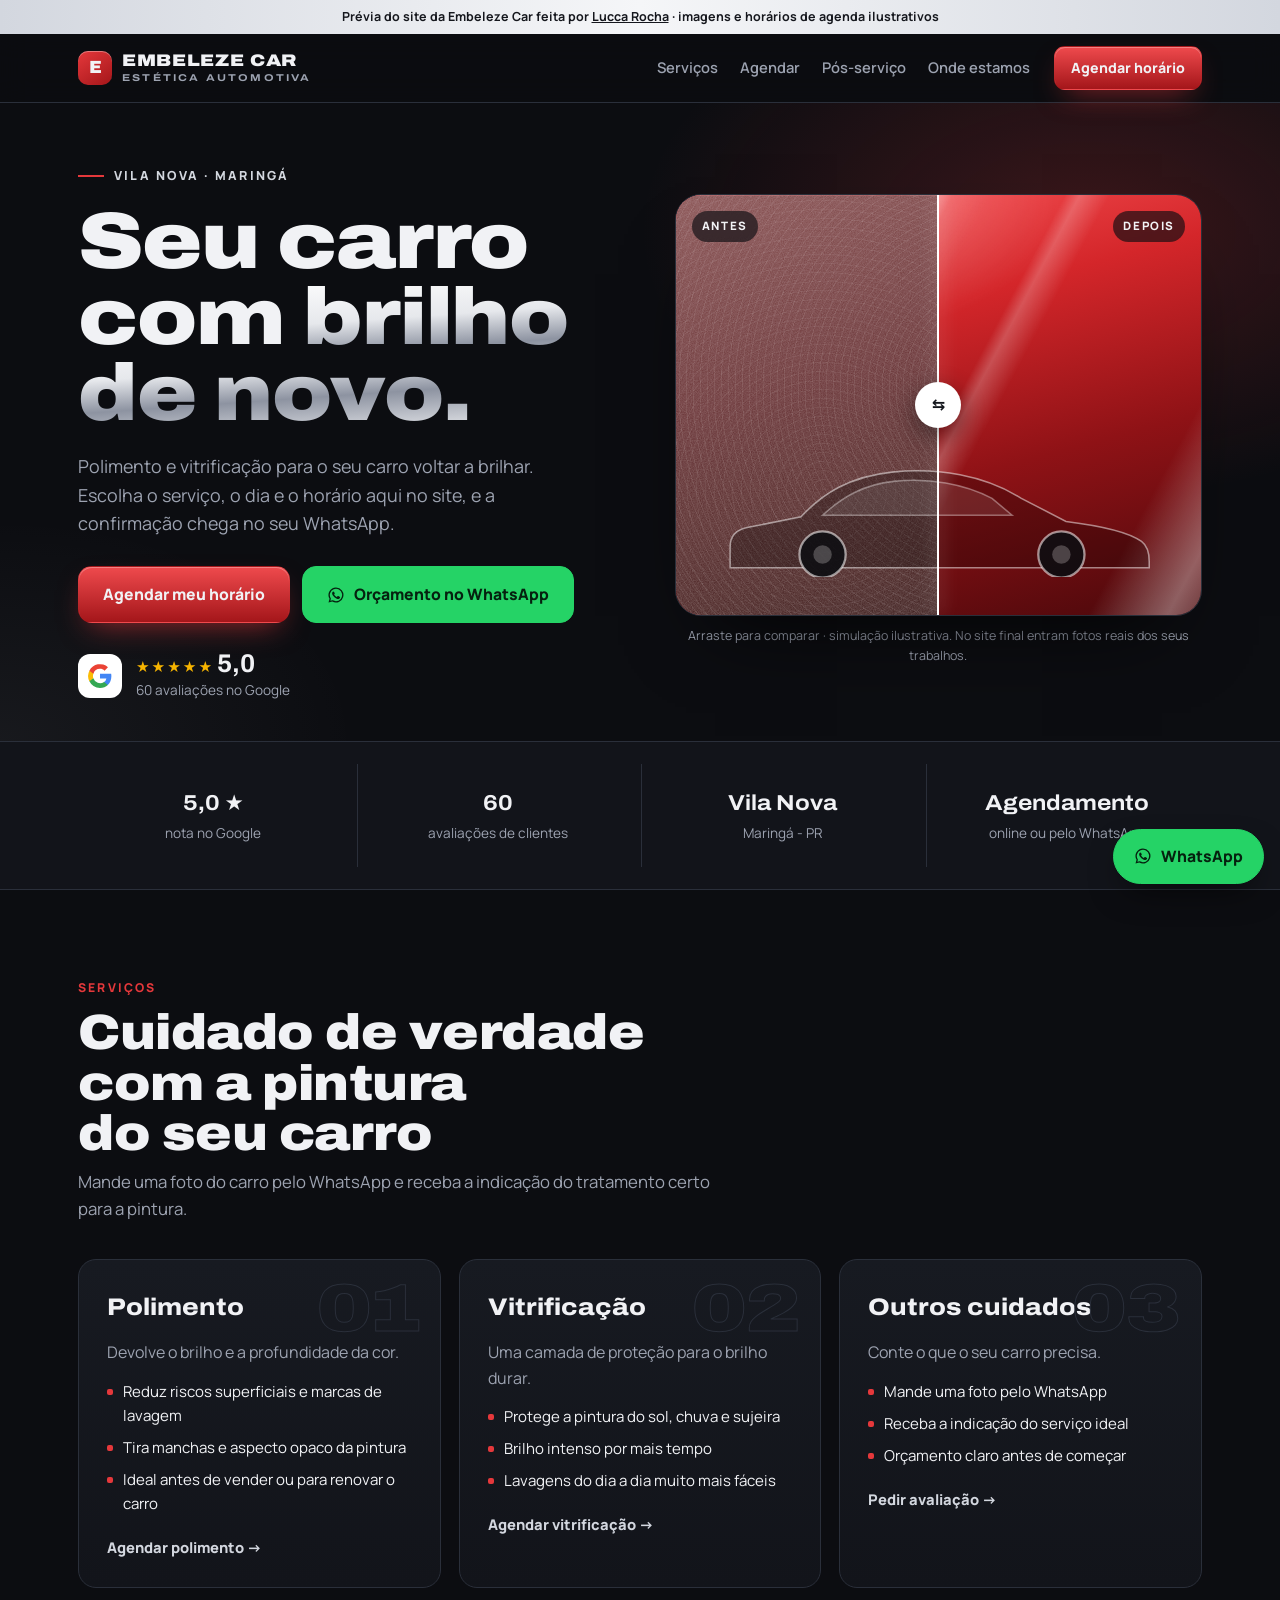
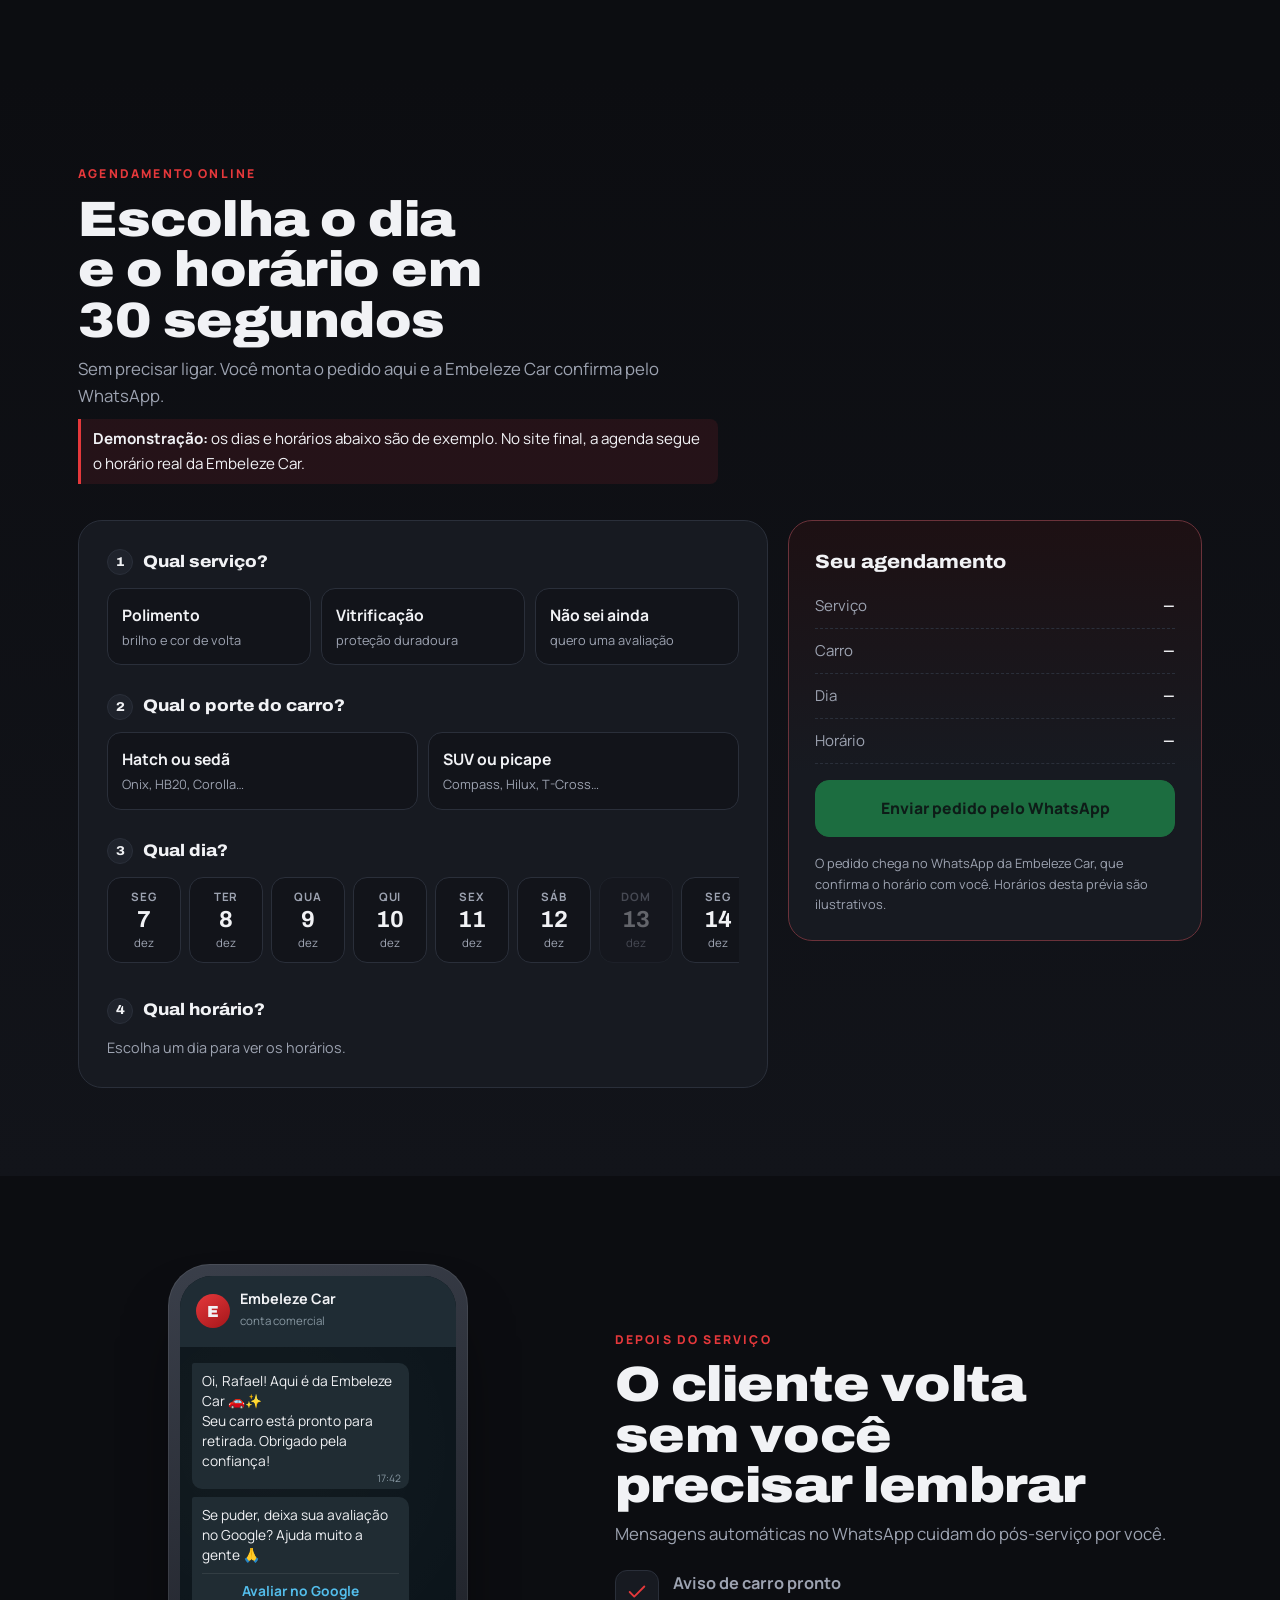
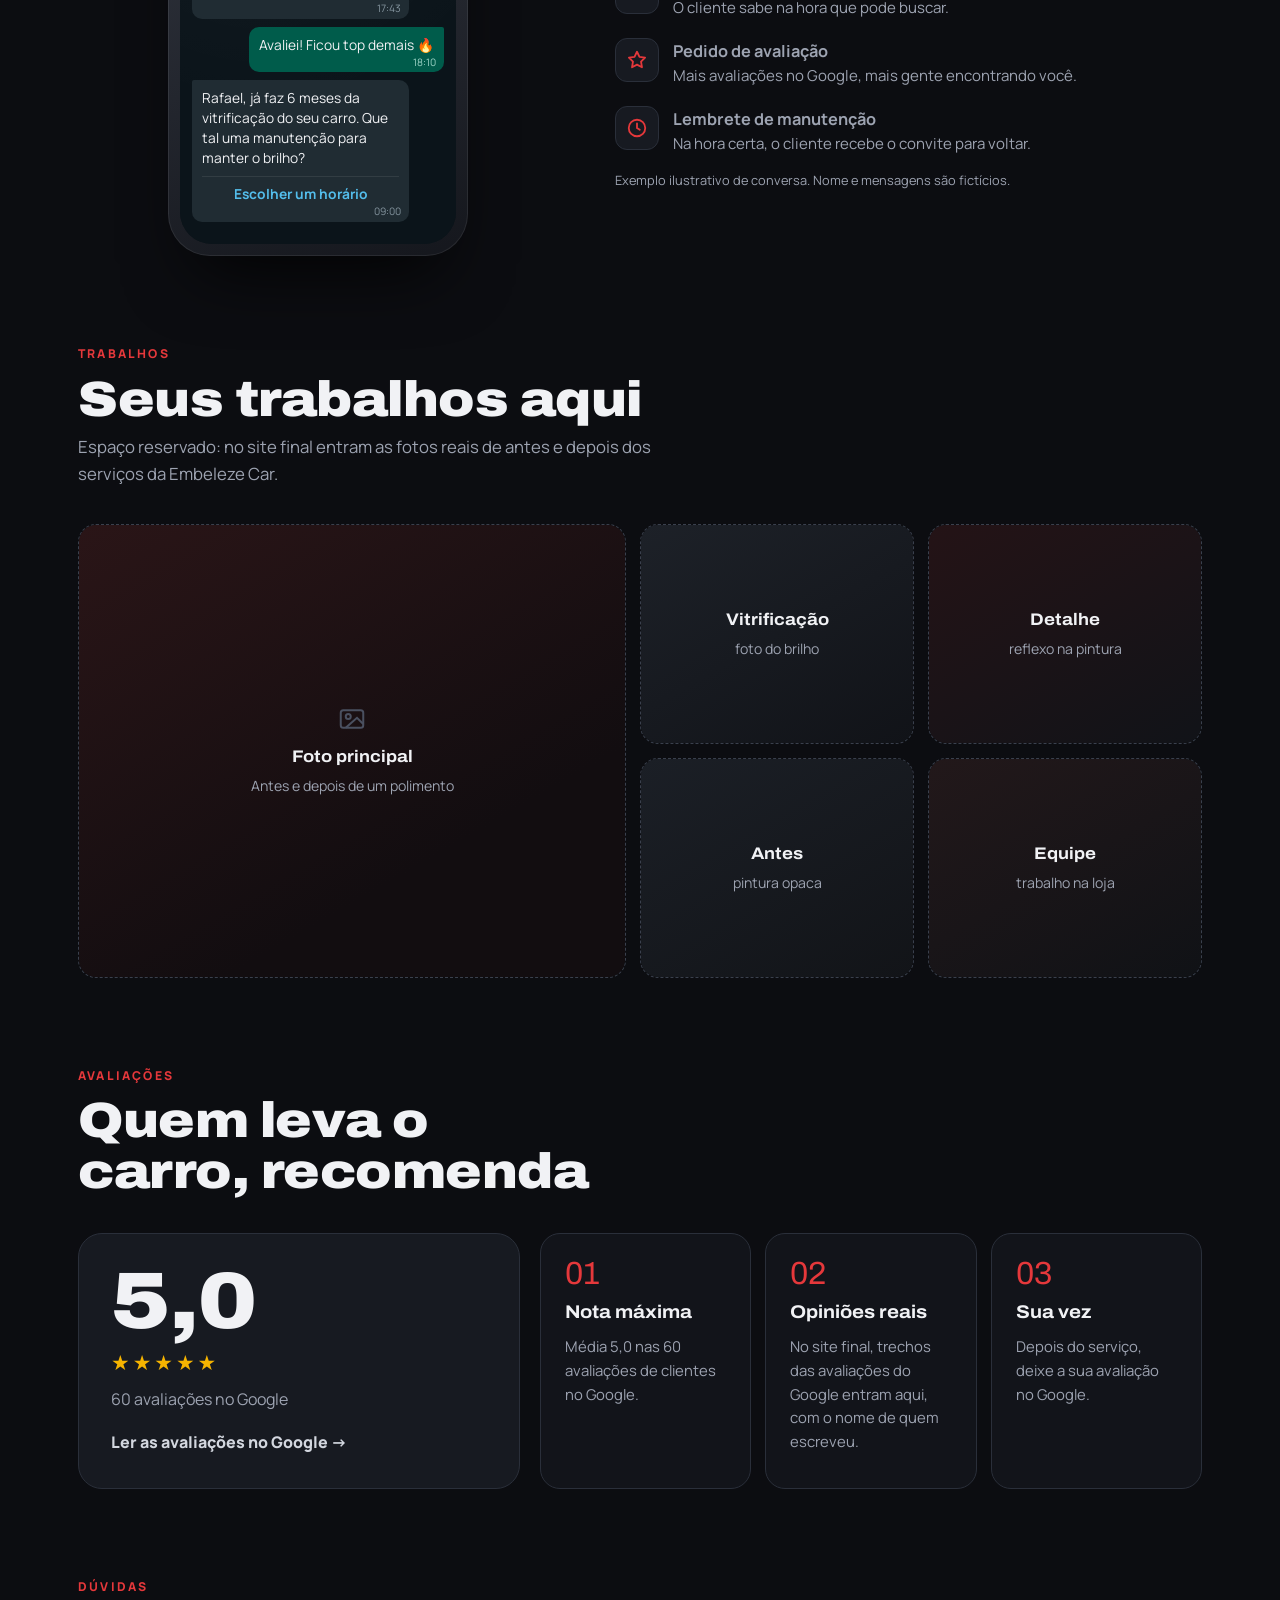
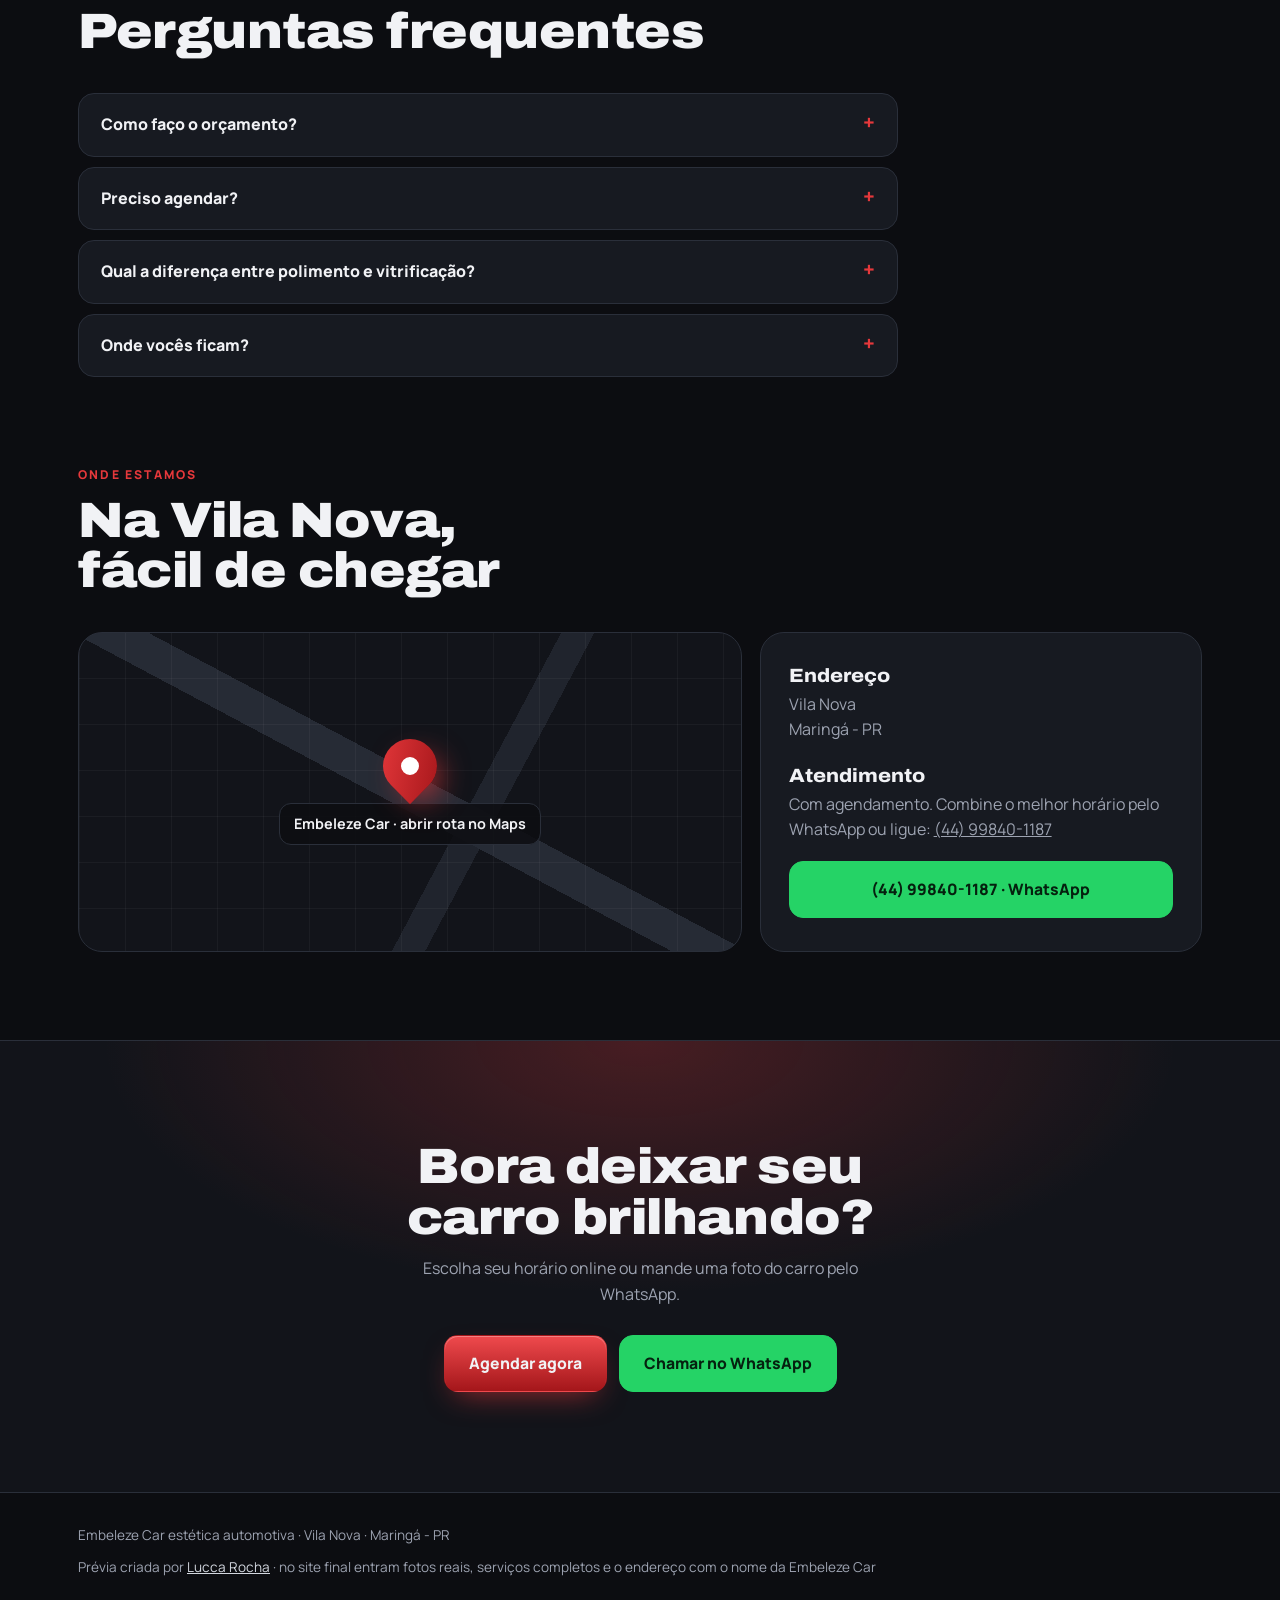
==== commit fb564e10: "Prévia da Embeleze Car: remove dados sem fonte e adiciona Open Graph - Tira endereço, CEP e horário " ====
--- a/previa/embeleze-car/index.html
+++ b/previa/embeleze-car/index.html
@@ -7,6 +7,16 @@
   <meta name="robots" content="noindex, nofollow">
   <meta name="description" content="Prévia do site da Embeleze Car, estética automotiva na Vila Nova, em Maringá: polimento, vitrificação e agendamento online.">
   <meta name="theme-color" content="#0c0d11">
+  <meta property="og:title" content="Embeleze Car · Estética automotiva em Maringá (prévia)">
+  <meta property="og:description" content="Prévia do site da Embeleze Car, na Vila Nova: serviços, agendamento pelo WhatsApp e avaliações do Google.">
+  <meta property="og:type" content="website">
+  <meta property="og:url" content="https://lucskrr.github.io/previa/embeleze-car/">
+  <meta property="og:locale" content="pt_BR">
+  <meta property="og:image" content="https://lucskrr.github.io/previa/embeleze-car/og.png">
+  <meta property="og:image:width" content="1200">
+  <meta property="og:image:height" content="630">
+  <meta property="og:image:alt" content="Topo da prévia do site da Embeleze Car">
+  <meta name="twitter:card" content="summary_large_image">
   <link rel="preconnect" href="https://fonts.googleapis.com">
   <link rel="preconnect" href="https://fonts.gstatic.com" crossorigin>
   <link rel="stylesheet" href="https://fonts.googleapis.com/css2?family=Archivo:wdth,wght@100..125,400..900&family=Manrope:wght@400;500;600;700;800&display=swap">
@@ -118,6 +128,7 @@
     .tag { font-size: 0.76rem; letter-spacing: 0.18em; text-transform: uppercase; color: var(--red); font-weight: 800; }
     h2 { font-family: var(--f-display); font-stretch: 112%; font-weight: 900; font-size: clamp(2rem, 4.6vw, 3.1rem); line-height: 1.02; letter-spacing: -0.01em; text-wrap: balance; }
     .tit p { color: var(--muted); font-size: 1.05rem; }
+    .tit p.aviso-demo { font-size: 0.95rem; color: var(--text); border-left: 3px solid var(--red); padding: 8px 12px; background: color-mix(in srgb, var(--red) 10%, transparent); border-radius: 0 8px 8px 0; }
 
     /* serviços */
     .servicos { display: grid; grid-template-columns: repeat(3, 1fr); gap: 18px; }
@@ -324,7 +335,7 @@
         <div>
           <span class="eyebrow">Vila Nova · Maringá</span>
           <h1>Seu carro com <em>brilho de novo.</em></h1>
-          <p class="lead">Polimento e vitrificação com materiais de primeira e preço justo. Escolha o serviço, o dia e o horário aqui no site, e a confirmação chega no seu WhatsApp.</p>
+          <p class="lead">Polimento e vitrificação para o seu carro voltar a brilhar. Escolha o serviço, o dia e o horário aqui no site, e a confirmação chega no seu WhatsApp.</p>
           <div class="cta">
             <a class="btn red" href="#agendar">Agendar meu horário</a>
             <a class="btn wa" data-wa href="https://wa.me/5544998401187" target="_blank" rel="noopener">
@@ -364,8 +375,8 @@
       <div class="wrap">
         <div><b>5,0 ★</b><span>nota no Google</span></div>
         <div><b>60</b><span>avaliações de clientes</span></div>
-        <div><b>Vila Nova</b><span>Av. São Domingos, 1446</span></div>
-        <div><b>Seg a sáb</b><span>a partir das 8h</span></div>
+        <div><b>Vila Nova</b><span>Maringá - PR</span></div>
+        <div><b>Agendamento</b><span>online ou pelo WhatsApp</span></div>
       </div>
     </div>
 
@@ -375,7 +386,7 @@
         <div class="tit entra">
           <span class="tag">Serviços</span>
           <h2>Cuidado de verdade com a pintura do seu carro</h2>
-          <p>Antes de qualquer serviço, o carro é avaliado para indicar o tratamento certo para a pintura.</p>
+          <p>Mande uma foto do carro pelo WhatsApp e receba a indicação do tratamento certo para a pintura.</p>
         </div>
         <div class="servicos">
           <article class="servico entra">
@@ -422,6 +433,7 @@
           <span class="tag">Agendamento online</span>
           <h2>Escolha o dia e o horário em 30 segundos</h2>
           <p>Sem precisar ligar. Você monta o pedido aqui e a Embeleze Car confirma pelo WhatsApp.</p>
+          <p class="aviso-demo"><b>Demonstração:</b> os dias e horários abaixo são de exemplo. No site final, a agenda segue o horário real da Embeleze Car.</p>
         </div>
         <div class="agenda">
           <div class="etapas">
@@ -500,8 +512,8 @@
       <div class="wrap">
         <div class="tit entra">
           <span class="tag">Trabalhos</span>
-          <h2>Resultados que falam por si</h2>
-          <p>Espaço reservado para as fotos de antes e depois dos seus serviços.</p>
+          <h2>Seus trabalhos aqui</h2>
+          <p>Espaço reservado: no site final entram as fotos reais de antes e depois dos serviços da Embeleze Car.</p>
         </div>
         <div class="galeria entra">
           <div class="foto"><div><svg viewBox="0 0 24 24" fill="none" stroke="currentColor" stroke-width="1.6"><rect x="3" y="5" width="18" height="14" rx="2"/><circle cx="9" cy="10" r="2"/><path d="m21 16-5-5-9 8"/></svg><b>Foto principal</b>Antes e depois de um polimento</div></div>
@@ -528,9 +540,9 @@
             <a href="https://www.google.com/maps/search/?api=1&query=Embeleze%20Car%20est%C3%A9tica%20automotiva%20Maring%C3%A1" target="_blank" rel="noopener">Ler as avaliações no Google →</a>
           </div>
           <div class="temas">
-            <div class="tema entra"><i>01</i><b>Atendimento</b><span>O que os clientes mais citam: profissionais atenciosos do começo ao fim.</span></div>
-            <div class="tema entra"><i>02</i><b>Qualidade</b><span>Serviço caprichado e materiais de primeira linha.</span></div>
-            <div class="tema entra"><i>03</i><b>Preço justo</b><span>Valor claro e honesto pelo trabalho entregue.</span></div>
+            <div class="tema entra"><i>01</i><b>Nota máxima</b><span>Média 5,0 nas 60 avaliações de clientes no Google.</span></div>
+            <div class="tema entra"><i>02</i><b>Opiniões reais</b><span>No site final, trechos das avaliações do Google entram aqui, com o nome de quem escreveu.</span></div>
+            <div class="tema entra"><i>03</i><b>Sua vez</b><span>Depois do serviço, deixe a sua avaliação no Google.</span></div>
           </div>
         </div>
       </div>
@@ -546,8 +558,8 @@
         <div class="faq">
           <details><summary>Como faço o orçamento?</summary><p>Mande uma foto do carro pelo WhatsApp e conte o que você quer fazer. Você recebe a indicação do serviço e o valor antes de agendar.</p></details>
           <details><summary>Preciso agendar?</summary><p>Sim, para garantir o seu horário. Escolha o dia e a hora no agendamento online acima e a confirmação chega pelo WhatsApp.</p></details>
-          <details><summary>Qual a diferença entre polimento e vitrificação?</summary><p>O polimento recupera o brilho e reduz marcas da pintura. A vitrificação cria uma camada de proteção por cima, para o brilho durar mais. Muitos clientes fazem os dois juntos.</p></details>
-          <details><summary>Onde vocês ficam?</summary><p>Na Av. São Domingos, 1446, Vila Nova, em Maringá. De segunda a sexta, das 8h às 18h, e sábado, das 8h às 13h.</p></details>
+          <details><summary>Qual a diferença entre polimento e vitrificação?</summary><p>O polimento recupera o brilho e reduz marcas da pintura. A vitrificação cria uma camada de proteção por cima, para o brilho durar mais. Dá para fazer os dois juntos.</p></details>
+          <details><summary>Onde vocês ficam?</summary><p>Na Vila Nova, em Maringá. Chame no WhatsApp para receber a localização e combinar o melhor horário.</p></details>
         </div>
       </div>
     </section>
@@ -560,19 +572,12 @@
           <h2>Na Vila Nova, fácil de chegar</h2>
         </div>
         <div class="local">
-          <a class="mapa entra" href="https://www.google.com/maps/dir/?api=1&destination=Embeleze%20Car%20est%C3%A9tica%20automotiva%2C%20Av.%20S%C3%A3o%20Domingos%2C%201446%2C%20Maring%C3%A1" target="_blank" rel="noopener" aria-label="Abrir rota no Google Maps">
+          <a class="mapa entra" href="https://www.google.com/maps/dir/?api=1&destination=Embeleze%20Car%20est%C3%A9tica%20automotiva%2C%20Vila%20Nova%2C%20Maring%C3%A1" target="_blank" rel="noopener" aria-label="Abrir rota no Google Maps">
             <span class="pino"><i></i><b>Embeleze Car · abrir rota no Maps</b></span>
           </a>
           <div class="info entra">
-            <div><h3>Endereço</h3><p class="end">Av. São Domingos, 1446 · Vila Nova<br>Maringá - PR · 87040-000</p></div>
-            <div>
-              <h3 style="display:flex;justify-content:space-between;align-items:center;gap:12px">Horário <span class="status" id="status">—</span></h3>
-              <table id="tabela">
-                <tr data-d="1"><td>Segunda a sexta</td><td>8h às 18h</td></tr>
-                <tr data-d="6"><td>Sábado</td><td>8h às 13h</td></tr>
-                <tr data-d="0"><td>Domingo</td><td>Fechado</td></tr>
-              </table>
-            </div>
+            <div><h3>Endereço</h3><p class="end">Vila Nova<br>Maringá - PR</p></div>
+            <div><h3>Atendimento</h3><p class="end">Com agendamento. Combine o melhor horário pelo WhatsApp ou ligue: <a href="tel:+5544998401187">(44) 99840-1187</a></p></div>
             <a class="btn wa" data-wa href="https://wa.me/5544998401187" target="_blank" rel="noopener">(44) 99840-1187 · WhatsApp</a>
           </div>
         </div>
@@ -593,7 +598,7 @@
 
   <footer>
     <div class="wrap">
-      <span>Embeleze Car estética automotiva · Av. São Domingos, 1446 · Vila Nova · Maringá - PR</span>
+      <span>Embeleze Car estética automotiva · Vila Nova · Maringá - PR</span>
       <span>Prévia criada por <a href="https://lucskrr.github.io/sites.html?utm_source=previa-embeleze" target="_blank" rel="noopener">Lucca Rocha</a> · no site final entram fotos reais, serviços completos e o endereço com o nome da Embeleze Car</span>
     </div>
   </footer>
@@ -646,7 +651,7 @@
       b.type = "button"; b.className = "dia"; b.setAttribute("aria-pressed", "false");
       b.dataset.t = d.getTime();
       b.innerHTML = "<small>" + SEM[d.getDay()] + "</small><b>" + d.getDate() + "</b><span>" + MES[d.getMonth()] + "</span>";
-      if (d.getDay() === 0) { b.disabled = true; b.title = "Fechado aos domingos"; }
+      if (d.getDay() === 0) { b.disabled = true; b.title = "Indisponível nesta prévia"; }
       dias.appendChild(b);
     }
     dias.addEventListener("click", function (e) {
@@ -690,13 +695,6 @@
     });
     atualizar();
 
-    // horário de funcionamento: aberto agora?
-    var agora = new Date(), wd = agora.getDay(), hm = agora.getHours() + agora.getMinutes() / 60;
-    var alvo = wd >= 1 && wd <= 5 ? "1" : String(wd);
-    var linha = document.querySelector('#tabela tr[data-d="' + alvo + '"]'); if (linha) linha.className = "hoje";
-    var aberto = (wd >= 1 && wd <= 5 && hm >= 8 && hm < 18) || (wd === 6 && hm >= 8 && hm < 13);
-    var st = $("status"); st.textContent = aberto ? "Aberto agora" : "Fechado agora"; st.className = "status " + (aberto ? "aberto" : "fechado");
-
     // entrada suave ao rolar
     var itens = document.querySelectorAll(".entra");
     if (!("IntersectionObserver" in window) || matchMedia("(prefers-reduced-motion: reduce)").matches) { itens.forEach(function (el) { el.classList.add("vis"); }); return; }
